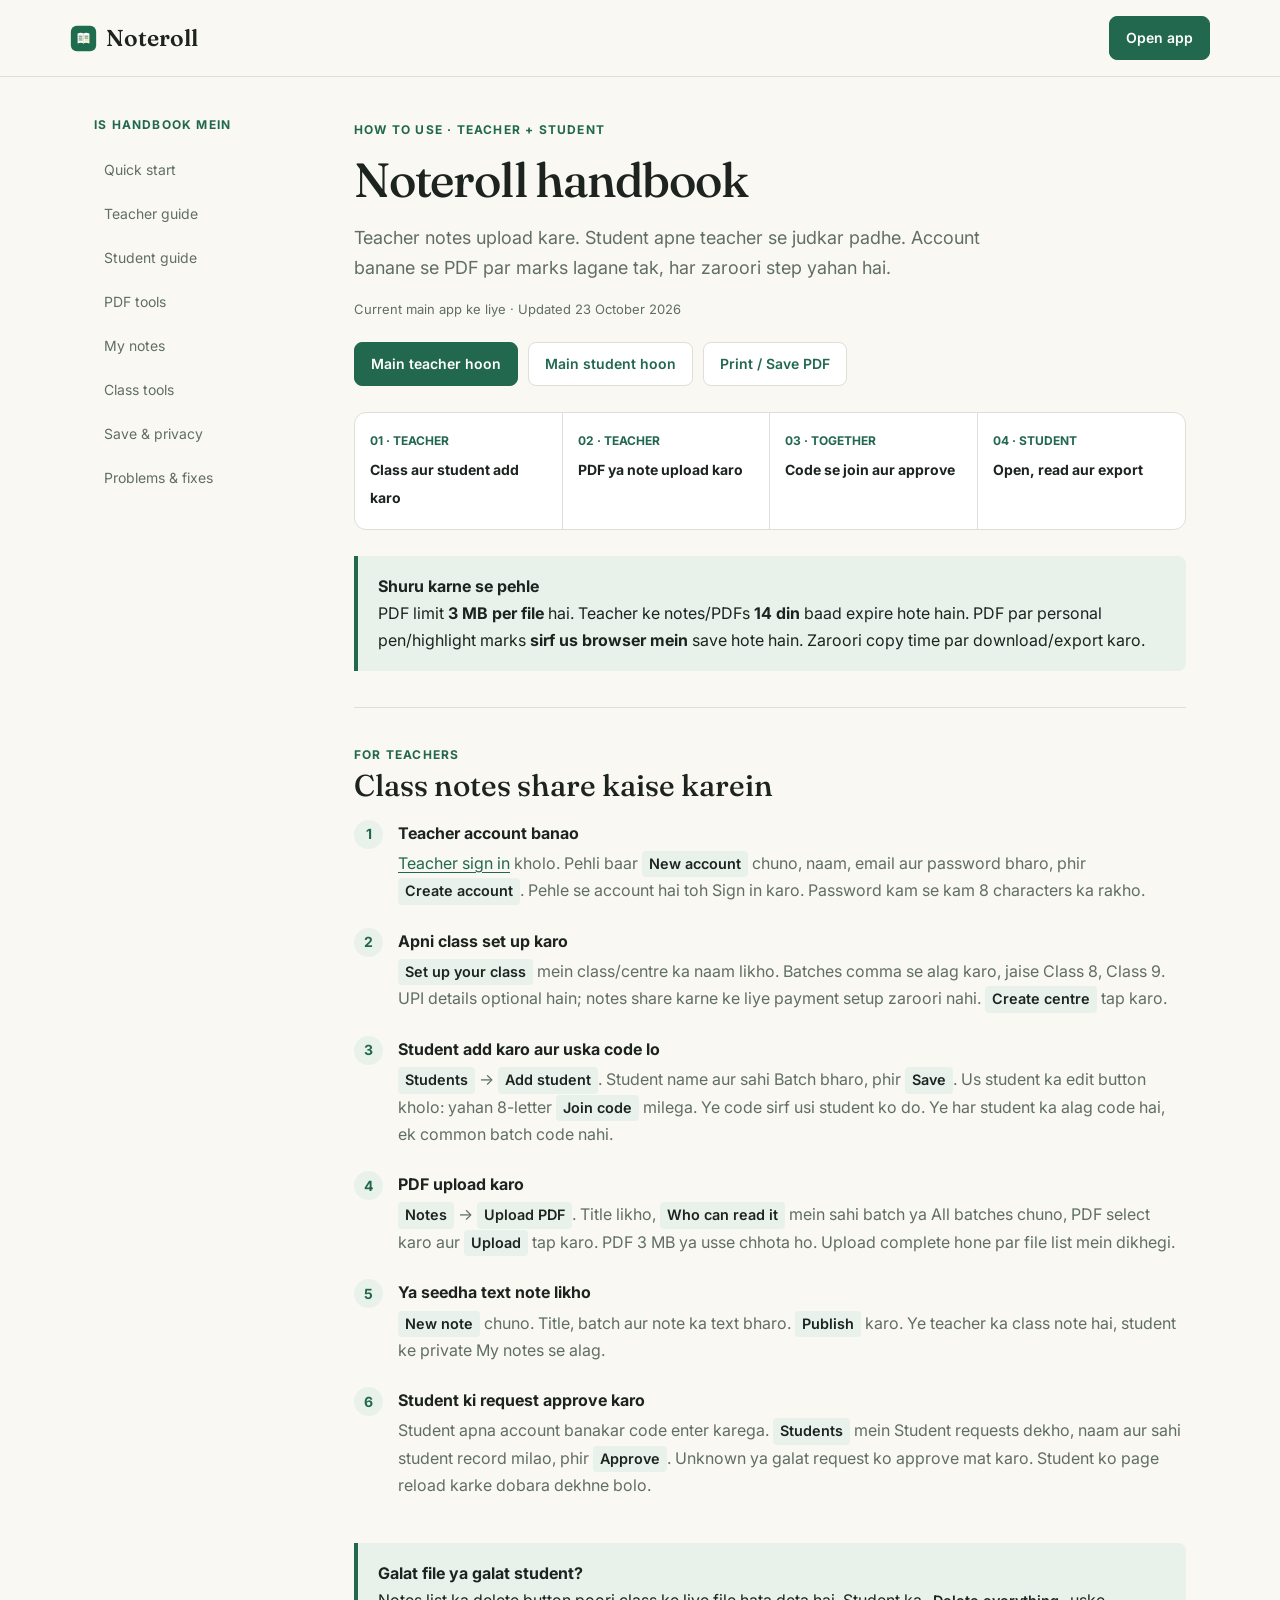
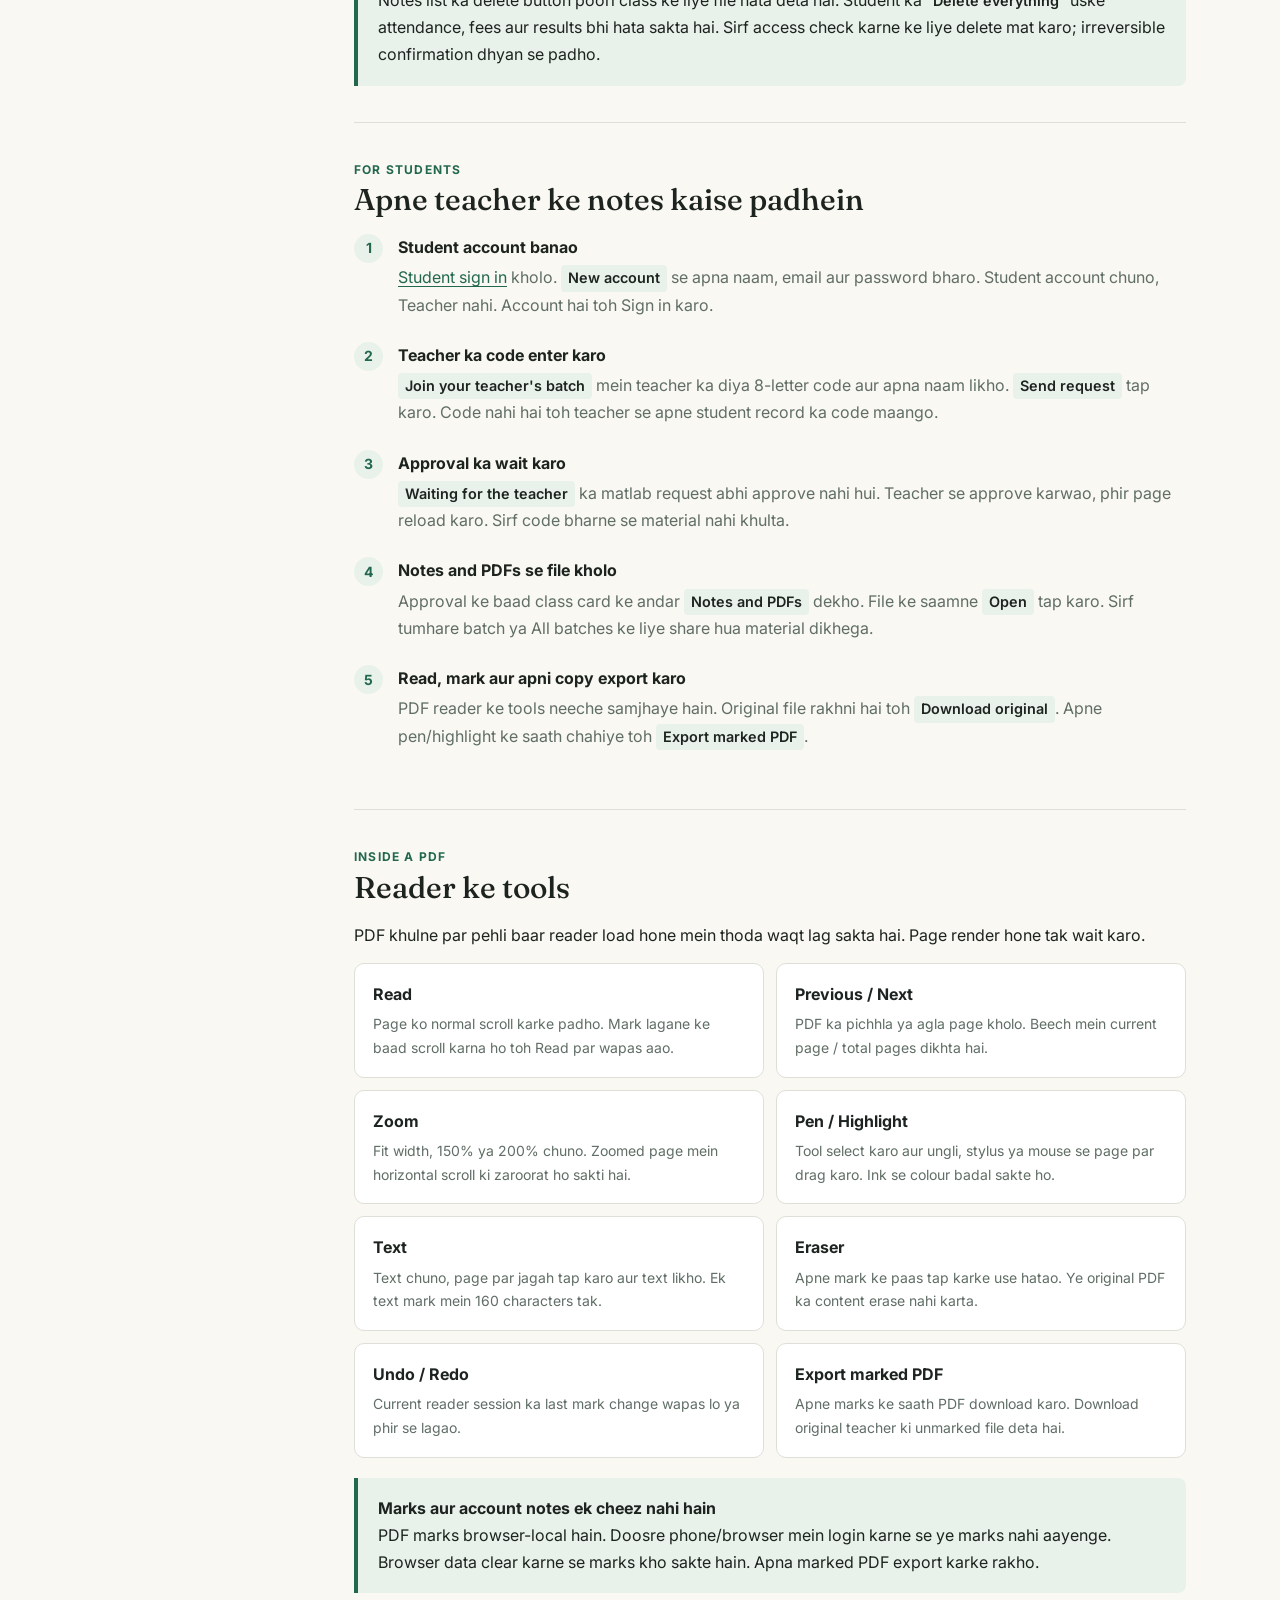
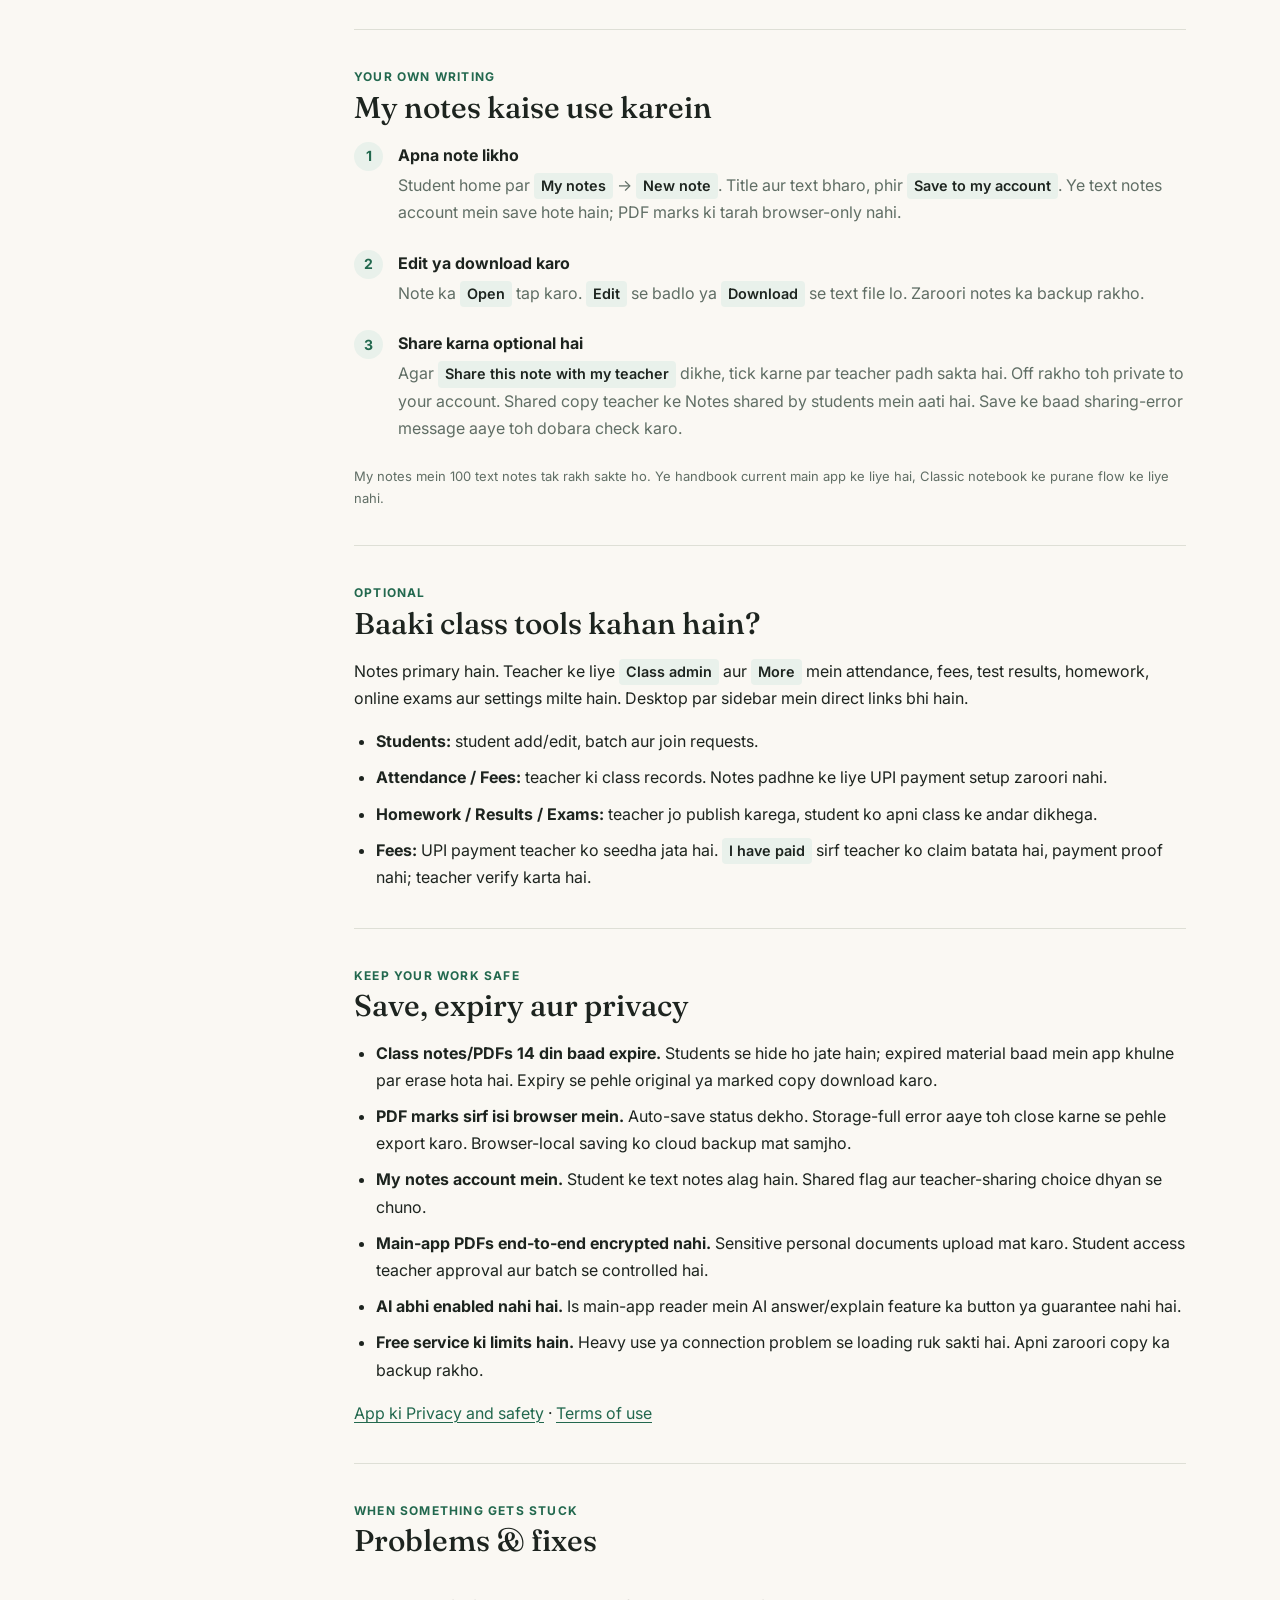
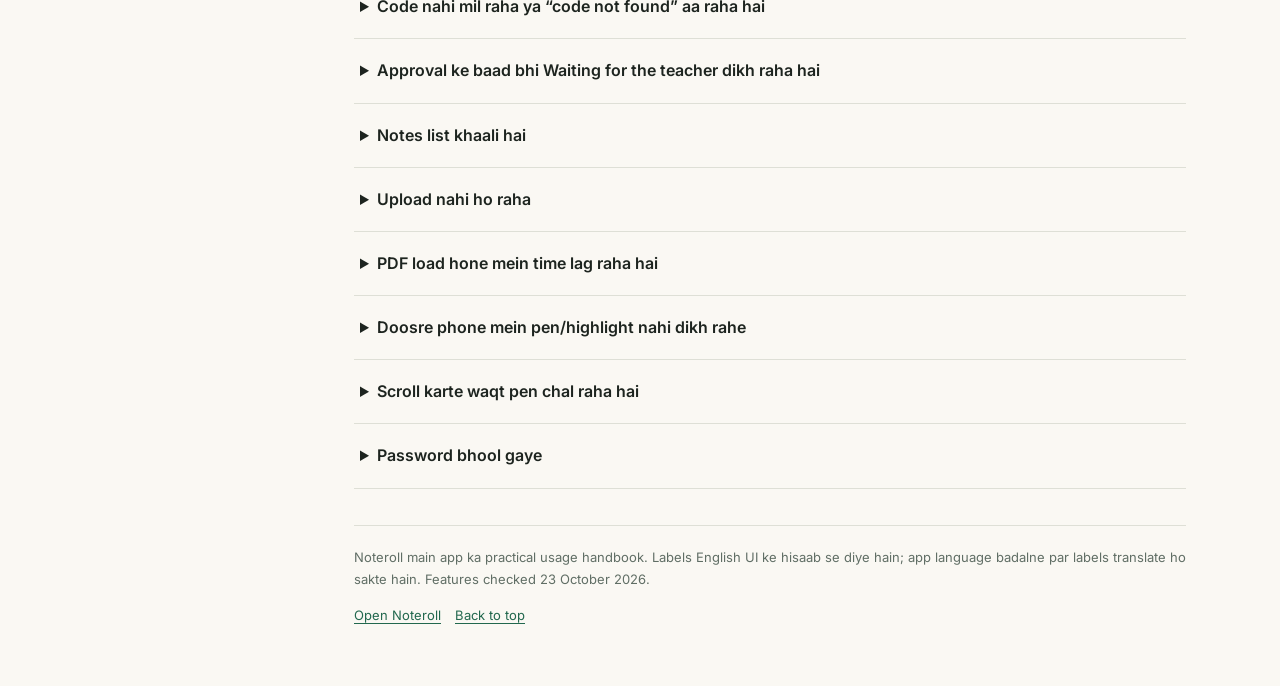
==== handbook/index.html @ 7c9b8224 "Rename handbook/handbook/index.html to handbook/index.html" ====
<!doctype html><html lang="hi-Latn"><head><meta charset="utf-8"><meta name="viewport" content="width=device-width, initial-scale=1"><title>Noteroll handbook - How to use</title><meta name="description" content="Teacher PDF upload se student reading tak: Noteroll ka step-by-step handbook, PDF tools, personal notes aur help."><meta property="og:title" content="Noteroll handbook"><meta property="og:description" content="Teachers share. Students learn. Upload, join, approve aur read karne ka step-by-step guide."><meta property="og:type" content="article"><meta name="theme-color" content="#22684e"><link rel="icon" href="../logo.svg"><link href="https://fonts.googleapis.com/css2?family=Fraunces:wght@500;600&family=Inter:wght@400;500;600;700&display=swap" rel="stylesheet"><style>
:root{--paper:#faf8f3;--ink:#1d241f;--muted:#606e65;--green:#22684e;--soft:#e9f1eb;--line:#dedfd6}*{box-sizing:border-box}html{scroll-behavior:smooth;scroll-padding-top:95px}body{margin:0;color:var(--ink);background:var(--paper);font:16px/1.7 Inter,system-ui,sans-serif}a{color:var(--green);text-underline-offset:3px}header{border-bottom:1px solid var(--line);background:var(--paper);padding:16px 24px}.bar{max-width:1140px;margin:auto;display:flex;align-items:center;justify-content:space-between;gap:14px}.brand{font:600 23px Fraunces,Georgia,serif;text-decoration:none;color:var(--ink);display:flex;align-items:center;gap:9px}.brand img{width:27px;height:27px}.button{display:inline-flex;align-items:center;justify-content:center;min-height:44px;padding:9px 16px;border:1px solid var(--line);border-radius:8px;text-decoration:none;background:white;font:600 14px/1.4 Inter,system-ui,sans-serif;cursor:pointer;color:var(--green)}.primary{background:var(--green);border-color:var(--green);color:white}.layout{max-width:1140px;padding:38px 24px 60px;margin:auto;display:grid;grid-template-columns:216px minmax(0,1fr);gap:44px}aside{position:sticky;top:24px;align-self:start}aside p,.eyebrow{font-size:12px;letter-spacing:.1em;font-weight:700;color:var(--green);text-transform:uppercase}aside a{display:block;padding:9px 10px;border-radius:6px;text-decoration:none;min-height:44px;color:var(--muted);font-size:14px}aside a:hover{background:var(--soft);color:var(--green)}h1,h2,h3{font-family:Fraunces,Georgia,serif;line-height:1.2;font-weight:500}h1{font-size:48px;margin:9px 0 14px;letter-spacing:-.025em}h2{font-size:30px;margin:0 0 16px}h3{font-size:22px;margin:0 0 9px}p{margin:0 0 14px}.intro{font-size:18px;color:var(--muted);max-width:650px}.meta{font-size:13px;color:var(--muted)}.actions{display:flex;flex-wrap:wrap;gap:10px;margin:22px 0}.flow{display:grid;grid-template-columns:repeat(4,minmax(0,1fr));border:1px solid var(--line);border-radius:12px;background:white;margin:26px 0;overflow:hidden}.flow div{padding:18px 15px;border-right:1px solid var(--line)}.flow div:last-child{border:0}.flow small{color:var(--green);font-weight:700;display:block;font-size:12px;margin-bottom:5px}.flow b{font-size:14px}.notice{border-left:4px solid var(--green);padding:17px 20px;background:var(--soft);border-radius:0 8px 8px 0;margin:20px 0}.notice p:last-child{margin:0}.section{border-top:1px solid var(--line);margin-top:36px;padding-top:32px}.steps{list-style:none;padding:0;margin:0;counter-reset:steps}.steps>li{counter-increment:steps;position:relative;padding:0 0 23px 44px}.steps>li:before{content:counter(steps);position:absolute;left:0;top:0;width:29px;height:29px;background:var(--soft);border-radius:50%;color:var(--green);font-size:14px;font-weight:700;display:grid;place-items:center}.steps strong{display:block;margin-bottom:3px}.steps p{margin:0;color:var(--muted)}.tag{display:inline-block;background:var(--soft);padding:1px 7px;border-radius:4px;font-size:.9em;color:var(--ink);font-weight:600}.toolgrid{display:grid;grid-template-columns:1fr 1fr;gap:12px}.tool{padding:17px 18px;background:white;border:1px solid var(--line);border-radius:10px}.tool strong{display:block;margin-bottom:4px}.tool p{color:var(--muted);font-size:14px;margin:0}.plain{padding-left:22px}.plain li{margin:9px 0}details{border-bottom:1px solid var(--line);padding:6px 0}summary{font-weight:600;cursor:pointer;min-height:48px;display:list-item;padding:12px 6px}details p{padding:0 6px 12px;color:var(--muted)}footer{border-top:1px solid var(--line);margin-top:36px;padding-top:20px;font-size:13px;color:var(--muted)}footer a{margin-right:14px}a:focus-visible,button:focus-visible,summary:focus-visible{outline:3px solid var(--green);outline-offset:3px}@media(max-width:760px){header{padding:14px 18px}.layout{display:block;padding:26px 18px 40px}aside{position:static;margin-bottom:30px;padding-bottom:18px;border-bottom:1px solid var(--line)}aside p{margin:0 0 8px}aside nav{display:flex;flex-wrap:wrap;gap:5px}aside a{border:1px solid var(--line);background:white;padding:9px 12px}h1{font-size:38px}h2{font-size:27px}.flow{grid-template-columns:1fr 1fr}.flow div{border-bottom:1px solid var(--line)}.flow div:nth-child(2){border-right:0}.flow div:nth-child(n+3){border-bottom:0}.toolgrid{grid-template-columns:1fr}.intro{font-size:17px}.steps>li{padding-left:40px}.notice{padding:15px}h1,h2,h3,p,li{overflow-wrap:anywhere}}@media print{aside,.actions,.bar>.button{display:none}.layout{display:block;padding:0}body{background:white;font-size:11pt}h1{font-size:30pt}.section{break-inside:avoid}details>p{display:block}header{padding:0 0 15px}footer{font-size:10pt}}
</style></head><body><header><div class="bar"><a class="brand" href="https://dev-stack12692.github.io/noteroll/"><img src="../logo.svg" alt="">Noteroll</a><a class="button primary" href="https://dev-stack12692.github.io/noteroll/">Open app</a></div></header><div class="layout"><aside aria-label="Handbook navigation"><p>Is handbook mein</p><nav><a href="#start">Quick start</a><a href="#teacher">Teacher guide</a><a href="#student">Student guide</a><a href="#reader">PDF tools</a><a href="#personal">My notes</a><a href="#class-tools">Class tools</a><a href="#limits">Save &amp; privacy</a><a href="#help">Problems &amp; fixes</a></nav></aside><main><section id="start"><span class="eyebrow">How to use · Teacher + student</span><h1>Noteroll handbook</h1><p class="intro">Teacher notes upload kare. Student apne teacher se judkar padhe. Account banane se PDF par marks lagane tak, har zaroori step yahan hai.</p><p class="meta">Current main app ke liye · Updated 23 October 2026</p><div class="actions"><a class="button primary" href="#teacher">Main teacher hoon</a><a class="button" href="#student">Main student hoon</a><button class="button" onclick="window.print()">Print / Save PDF</button></div><div class="flow" aria-label="Class notes ka flow"><div><small>01 · TEACHER</small><b>Class aur student add karo</b></div><div><small>02 · TEACHER</small><b>PDF ya note upload karo</b></div><div><small>03 · TOGETHER</small><b>Code se join aur approve</b></div><div><small>04 · STUDENT</small><b>Open, read aur export</b></div></div><div class="notice"><strong>Shuru karne se pehle</strong><p>PDF limit <b>3 MB per file</b> hai. Teacher ke notes/PDFs <b>14 din</b> baad expire hote hain. PDF par personal pen/highlight marks <b>sirf us browser mein</b> save hote hain. Zaroori copy time par download/export karo.</p></div></section>
<section class="section" id="teacher"><span class="eyebrow">For teachers</span><h2>Class notes share kaise karein</h2><ol class="steps"><li><strong>Teacher account banao</strong><p><a href="https://dev-stack12692.github.io/noteroll/#/auth/teacher">Teacher sign in</a> kholo. Pehli baar <span class="tag">New account</span> chuno, naam, email aur password bharo, phir <span class="tag">Create account</span>. Pehle se account hai toh Sign in karo. Password kam se kam 8 characters ka rakho.</p></li><li><strong>Apni class set up karo</strong><p><span class="tag">Set up your class</span> mein class/centre ka naam likho. Batches comma se alag karo, jaise Class 8, Class 9. UPI details optional hain; notes share karne ke liye payment setup zaroori nahi. <span class="tag">Create centre</span> tap karo.</p></li><li><strong>Student add karo aur uska code lo</strong><p><span class="tag">Students</span> → <span class="tag">Add student</span>. Student name aur sahi Batch bharo, phir <span class="tag">Save</span>. Us student ka edit button kholo: yahan 8-letter <span class="tag">Join code</span> milega. Ye code sirf usi student ko do. Ye har student ka alag code hai, ek common batch code nahi.</p></li><li><strong>PDF upload karo</strong><p><span class="tag">Notes</span> → <span class="tag">Upload PDF</span>. Title likho, <span class="tag">Who can read it</span> mein sahi batch ya All batches chuno, PDF select karo aur <span class="tag">Upload</span> tap karo. PDF 3 MB ya usse chhota ho. Upload complete hone par file list mein dikhegi.</p></li><li><strong>Ya seedha text note likho</strong><p><span class="tag">New note</span> chuno. Title, batch aur note ka text bharo. <span class="tag">Publish</span> karo. Ye teacher ka class note hai, student ke private My notes se alag.</p></li><li><strong>Student ki request approve karo</strong><p>Student apna account banakar code enter karega. <span class="tag">Students</span> mein Student requests dekho, naam aur sahi student record milao, phir <span class="tag">Approve</span>. Unknown ya galat request ko approve mat karo. Student ko page reload karke dobara dekhne bolo.</p></li></ol><div class="notice"><strong>Galat file ya galat student?</strong><p>Notes list ka delete button poori class ke liye file hata deta hai. Student ka <span class="tag">Delete everything</span> uske attendance, fees aur results bhi hata sakta hai. Sirf access check karne ke liye delete mat karo; irreversible confirmation dhyan se padho.</p></div></section>
<section class="section" id="student"><span class="eyebrow">For students</span><h2>Apne teacher ke notes kaise padhein</h2><ol class="steps"><li><strong>Student account banao</strong><p><a href="https://dev-stack12692.github.io/noteroll/#/auth/parent">Student sign in</a> kholo. <span class="tag">New account</span> se apna naam, email aur password bharo. Student account chuno, Teacher nahi. Account hai toh Sign in karo.</p></li><li><strong>Teacher ka code enter karo</strong><p><span class="tag">Join your teacher's batch</span> mein teacher ka diya 8-letter code aur apna naam likho. <span class="tag">Send request</span> tap karo. Code nahi hai toh teacher se apne student record ka code maango.</p></li><li><strong>Approval ka wait karo</strong><p><span class="tag">Waiting for the teacher</span> ka matlab request abhi approve nahi hui. Teacher se approve karwao, phir page reload karo. Sirf code bharne se material nahi khulta.</p></li><li><strong>Notes and PDFs se file kholo</strong><p>Approval ke baad class card ke andar <span class="tag">Notes and PDFs</span> dekho. File ke saamne <span class="tag">Open</span> tap karo. Sirf tumhare batch ya All batches ke liye share hua material dikhega.</p></li><li><strong>Read, mark aur apni copy export karo</strong><p>PDF reader ke tools neeche samjhaye hain. Original file rakhni hai toh <span class="tag">Download original</span>. Apne pen/highlight ke saath chahiye toh <span class="tag">Export marked PDF</span>.</p></li></ol></section>
<section class="section" id="reader"><span class="eyebrow">Inside a PDF</span><h2>Reader ke tools</h2><p>PDF khulne par pehli baar reader load hone mein thoda waqt lag sakta hai. Page render hone tak wait karo.</p><div class="toolgrid"><div class="tool"><strong>Read</strong><p>Page ko normal scroll karke padho. Mark lagane ke baad scroll karna ho toh Read par wapas aao.</p></div><div class="tool"><strong>Previous / Next</strong><p>PDF ka pichhla ya agla page kholo. Beech mein current page / total pages dikhta hai.</p></div><div class="tool"><strong>Zoom</strong><p>Fit width, 150% ya 200% chuno. Zoomed page mein horizontal scroll ki zaroorat ho sakti hai.</p></div><div class="tool"><strong>Pen / Highlight</strong><p>Tool select karo aur ungli, stylus ya mouse se page par drag karo. Ink se colour badal sakte ho.</p></div><div class="tool"><strong>Text</strong><p>Text chuno, page par jagah tap karo aur text likho. Ek text mark mein 160 characters tak.</p></div><div class="tool"><strong>Eraser</strong><p>Apne mark ke paas tap karke use hatao. Ye original PDF ka content erase nahi karta.</p></div><div class="tool"><strong>Undo / Redo</strong><p>Current reader session ka last mark change wapas lo ya phir se lagao.</p></div><div class="tool"><strong>Export marked PDF</strong><p>Apne marks ke saath PDF download karo. Download original teacher ki unmarked file deta hai.</p></div></div><div class="notice"><strong>Marks aur account notes ek cheez nahi hain</strong><p>PDF marks browser-local hain. Doosre phone/browser mein login karne se ye marks nahi aayenge. Browser data clear karne se marks kho sakte hain. Apna marked PDF export karke rakho.</p></div></section>
<section class="section" id="personal"><span class="eyebrow">Your own writing</span><h2>My notes kaise use karein</h2><ol class="steps"><li><strong>Apna note likho</strong><p>Student home par <span class="tag">My notes</span> → <span class="tag">New note</span>. Title aur text bharo, phir <span class="tag">Save to my account</span>. Ye text notes account mein save hote hain; PDF marks ki tarah browser-only nahi.</p></li><li><strong>Edit ya download karo</strong><p>Note ka <span class="tag">Open</span> tap karo. <span class="tag">Edit</span> se badlo ya <span class="tag">Download</span> se text file lo. Zaroori notes ka backup rakho.</p></li><li><strong>Share karna optional hai</strong><p>Agar <span class="tag">Share this note with my teacher</span> dikhe, tick karne par teacher padh sakta hai. Off rakho toh private to your account. Shared copy teacher ke Notes shared by students mein aati hai. Save ke baad sharing-error message aaye toh dobara check karo.</p></li></ol><p class="meta">My notes mein 100 text notes tak rakh sakte ho. Ye handbook current main app ke liye hai, Classic notebook ke purane flow ke liye nahi.</p></section>
<section class="section" id="class-tools"><span class="eyebrow">Optional</span><h2>Baaki class tools kahan hain?</h2><p>Notes primary hain. Teacher ke liye <span class="tag">Class admin</span> aur <span class="tag">More</span> mein attendance, fees, test results, homework, online exams aur settings milte hain. Desktop par sidebar mein direct links bhi hain.</p><ul class="plain"><li><b>Students:</b> student add/edit, batch aur join requests.</li><li><b>Attendance / Fees:</b> teacher ki class records. Notes padhne ke liye UPI payment setup zaroori nahi.</li><li><b>Homework / Results / Exams:</b> teacher jo publish karega, student ko apni class ke andar dikhega.</li><li><b>Fees:</b> UPI payment teacher ko seedha jata hai. <span class="tag">I have paid</span> sirf teacher ko claim batata hai, payment proof nahi; teacher verify karta hai.</li></ul></section>
<section class="section" id="limits"><span class="eyebrow">Keep your work safe</span><h2>Save, expiry aur privacy</h2><ul class="plain"><li><b>Class notes/PDFs 14 din baad expire.</b> Students se hide ho jate hain; expired material baad mein app khulne par erase hota hai. Expiry se pehle original ya marked copy download karo.</li><li><b>PDF marks sirf isi browser mein.</b> Auto-save status dekho. Storage-full error aaye toh close karne se pehle export karo. Browser-local saving ko cloud backup mat samjho.</li><li><b>My notes account mein.</b> Student ke text notes alag hain. Shared flag aur teacher-sharing choice dhyan se chuno.</li><li><b>Main-app PDFs end-to-end encrypted nahi.</b> Sensitive personal documents upload mat karo. Student access teacher approval aur batch se controlled hai.</li><li><b>AI abhi enabled nahi hai.</b> Is main-app reader mein AI answer/explain feature ka button ya guarantee nahi hai.</li><li><b>Free service ki limits hain.</b> Heavy use ya connection problem se loading ruk sakti hai. Apni zaroori copy ka backup rakho.</li></ul><p><a href="https://dev-stack12692.github.io/noteroll/#/privacy">App ki Privacy and safety</a> · <a href="https://dev-stack12692.github.io/noteroll/#/terms">Terms of use</a></p></section>
<section class="section" id="help"><span class="eyebrow">When something gets stuck</span><h2>Problems &amp; fixes</h2><details><summary>Code nahi mil raha ya “code not found” aa raha hai</summary><p>Teacher Students mein tumhara edit button kholkar Join code de. 8 letters dhyan se copy karo. Naya code banne par purana code kaam nahi karega. Student account se hi request bhejo.</p></details><details><summary>Approval ke baad bhi Waiting for the teacher dikh raha hai</summary><p>Teacher se confirm karo ki sahi request approve hui hai. Phir page reload karo ya sign out karke same student email se sign in karo. Baar-baar naye accounts mat banao.</p></details><details><summary>Notes list khaali hai</summary><p>Teacher ne sahi batch ya All batches chuna hai? Student ke record ka Batch sahi hai? Material 14 din se purana toh nahi? Teacher se in cheezon ko check karwao.</p></details><details><summary>Upload nahi ho raha</summary><p>Sirf PDF file chuno, 3 MB ya usse chhoti. Badi PDF compress/split karke upload karo. Internet check karo aur Uploaded confirmation/list mein item aane tak wait karo.</p></details><details><summary>PDF load hone mein time lag raha hai</summary><p>Pehli baar PDF reader libraries load hoti hain. Internet stable rakho aur thoda wait karo. Agar error aaye toh Download original se file rakh sakte ho; baad mein app reload karke dobara kholo.</p></details><details><summary>Doosre phone mein pen/highlight nahi dikh rahe</summary><p>Ye expected hai: PDF marks browser-local hain. Pehle device par Export marked PDF karo aur exported file doosre device par kholo. Sirf login se PDF marks sync nahi hote.</p></details><details><summary>Scroll karte waqt pen chal raha hai</summary><p>Toolbar mein Read select karo. Pen/Highlight mode touch ko drawing ke liye use karta hai.</p></details><details><summary>Password bhool gaye</summary><p>Sign in page par email likho aur Forgot password tap karo. Same account ka reset email check karo, spam folder bhi. Kisi ko password ya reset link share mat karo.</p></details></section>
<footer><p>Noteroll main app ka practical usage handbook. Labels English UI ke hisaab se diye hain; app language badalne par labels translate ho sakte hain. Features checked 23 October 2026.</p><a href="https://dev-stack12692.github.io/noteroll/">Open Noteroll</a><a href="#start">Back to top</a></footer></main></div></body></html>
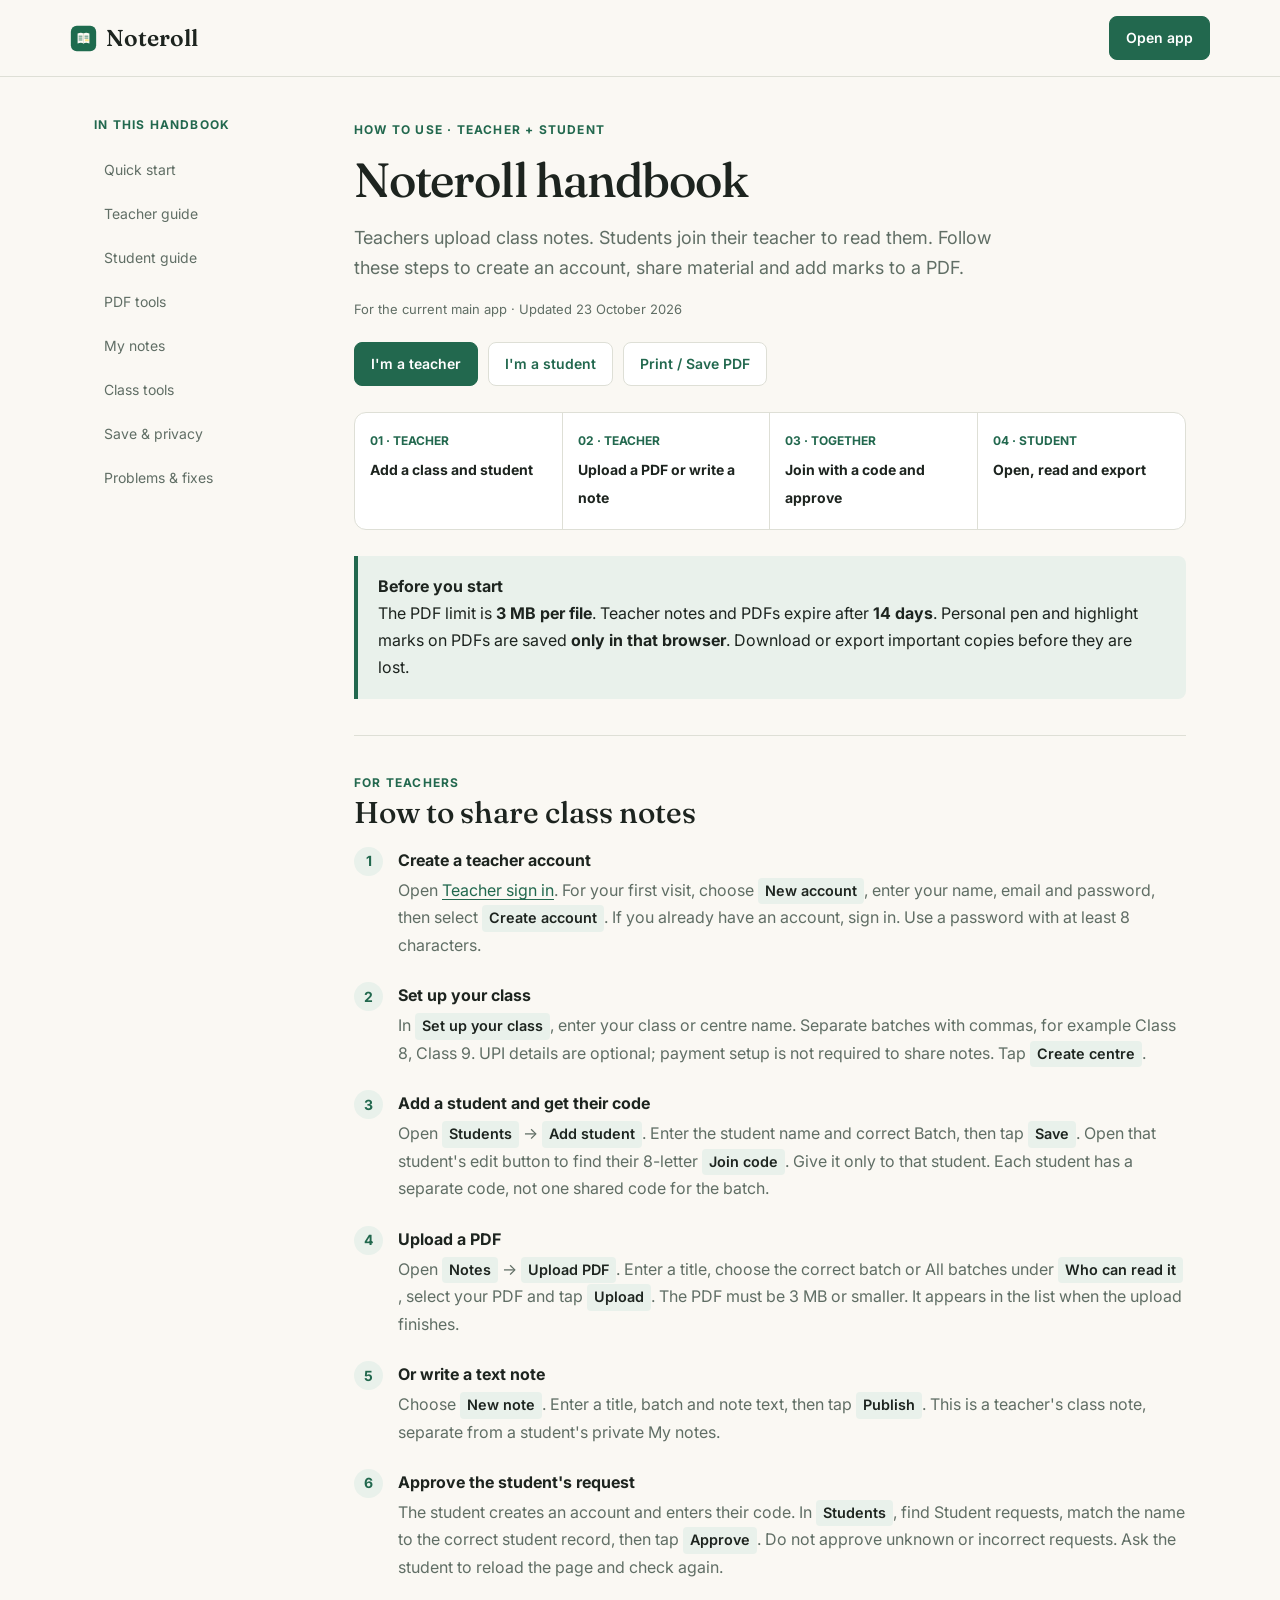
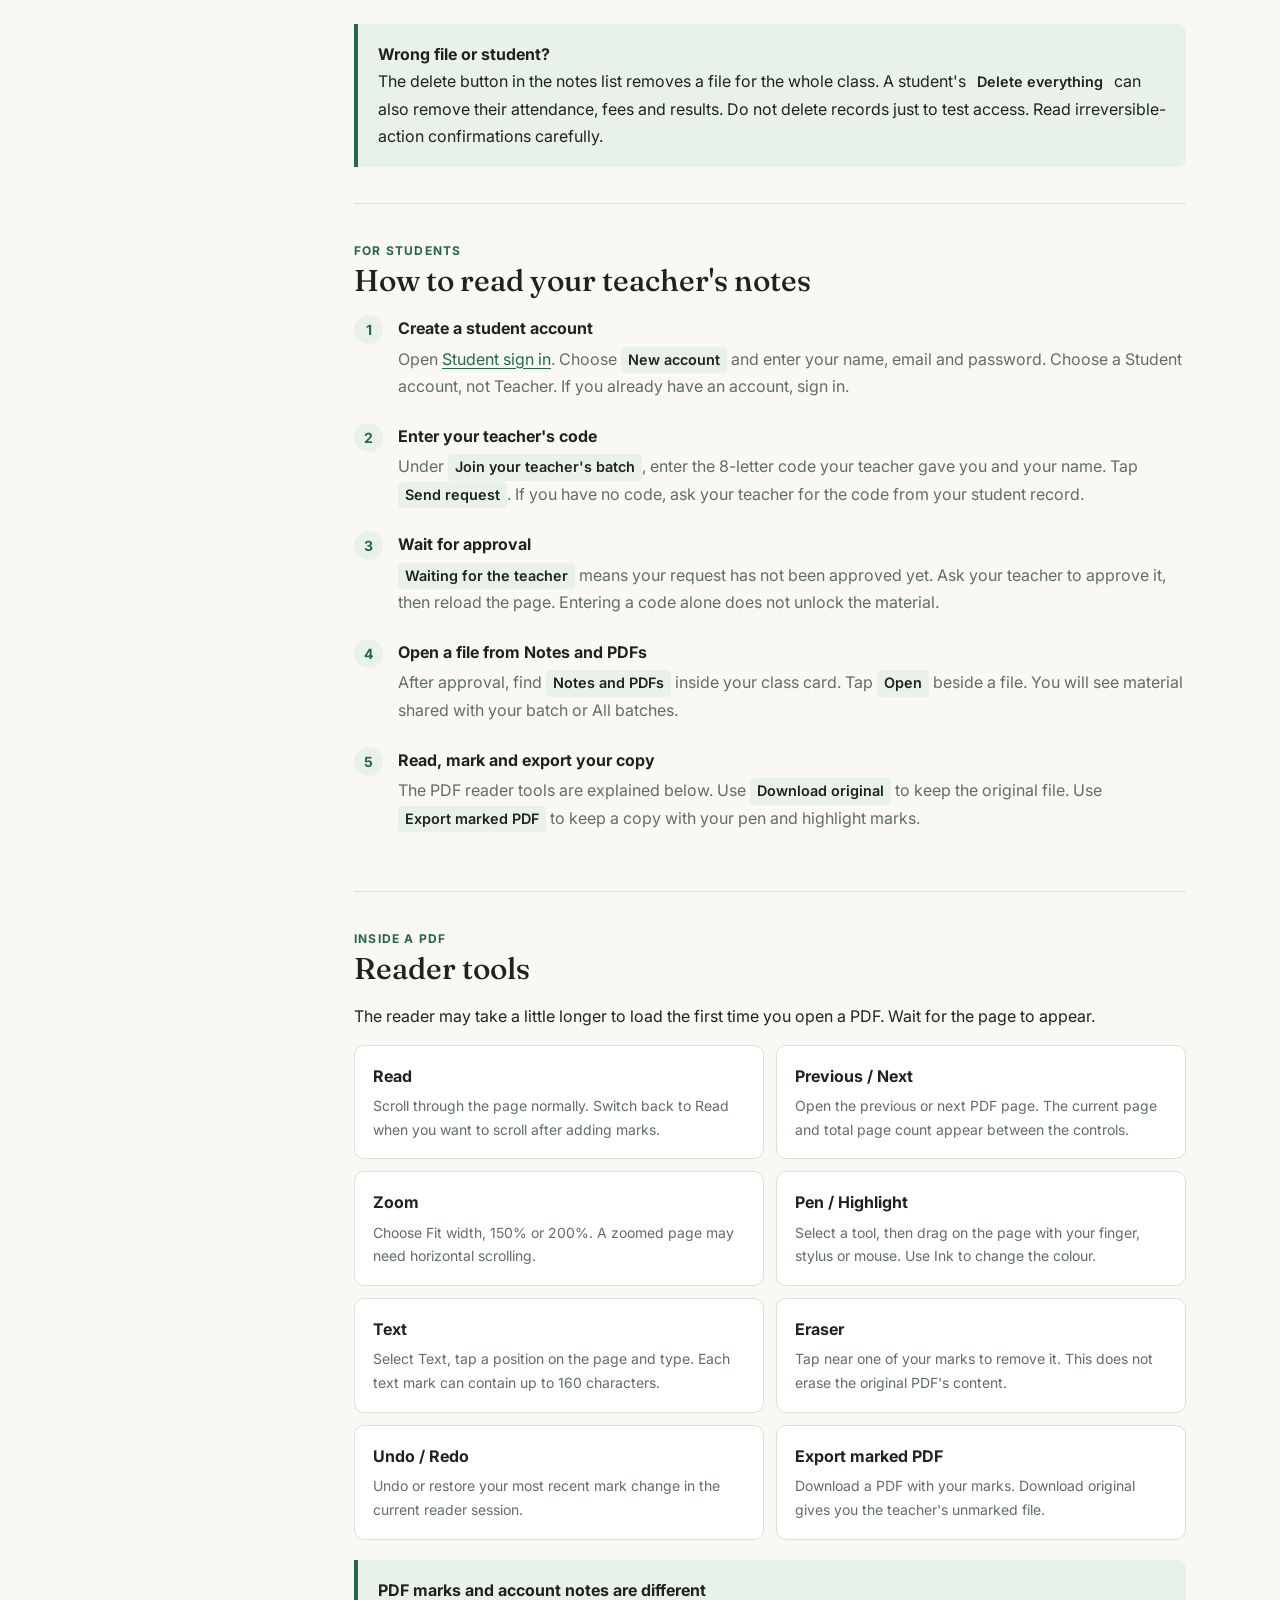
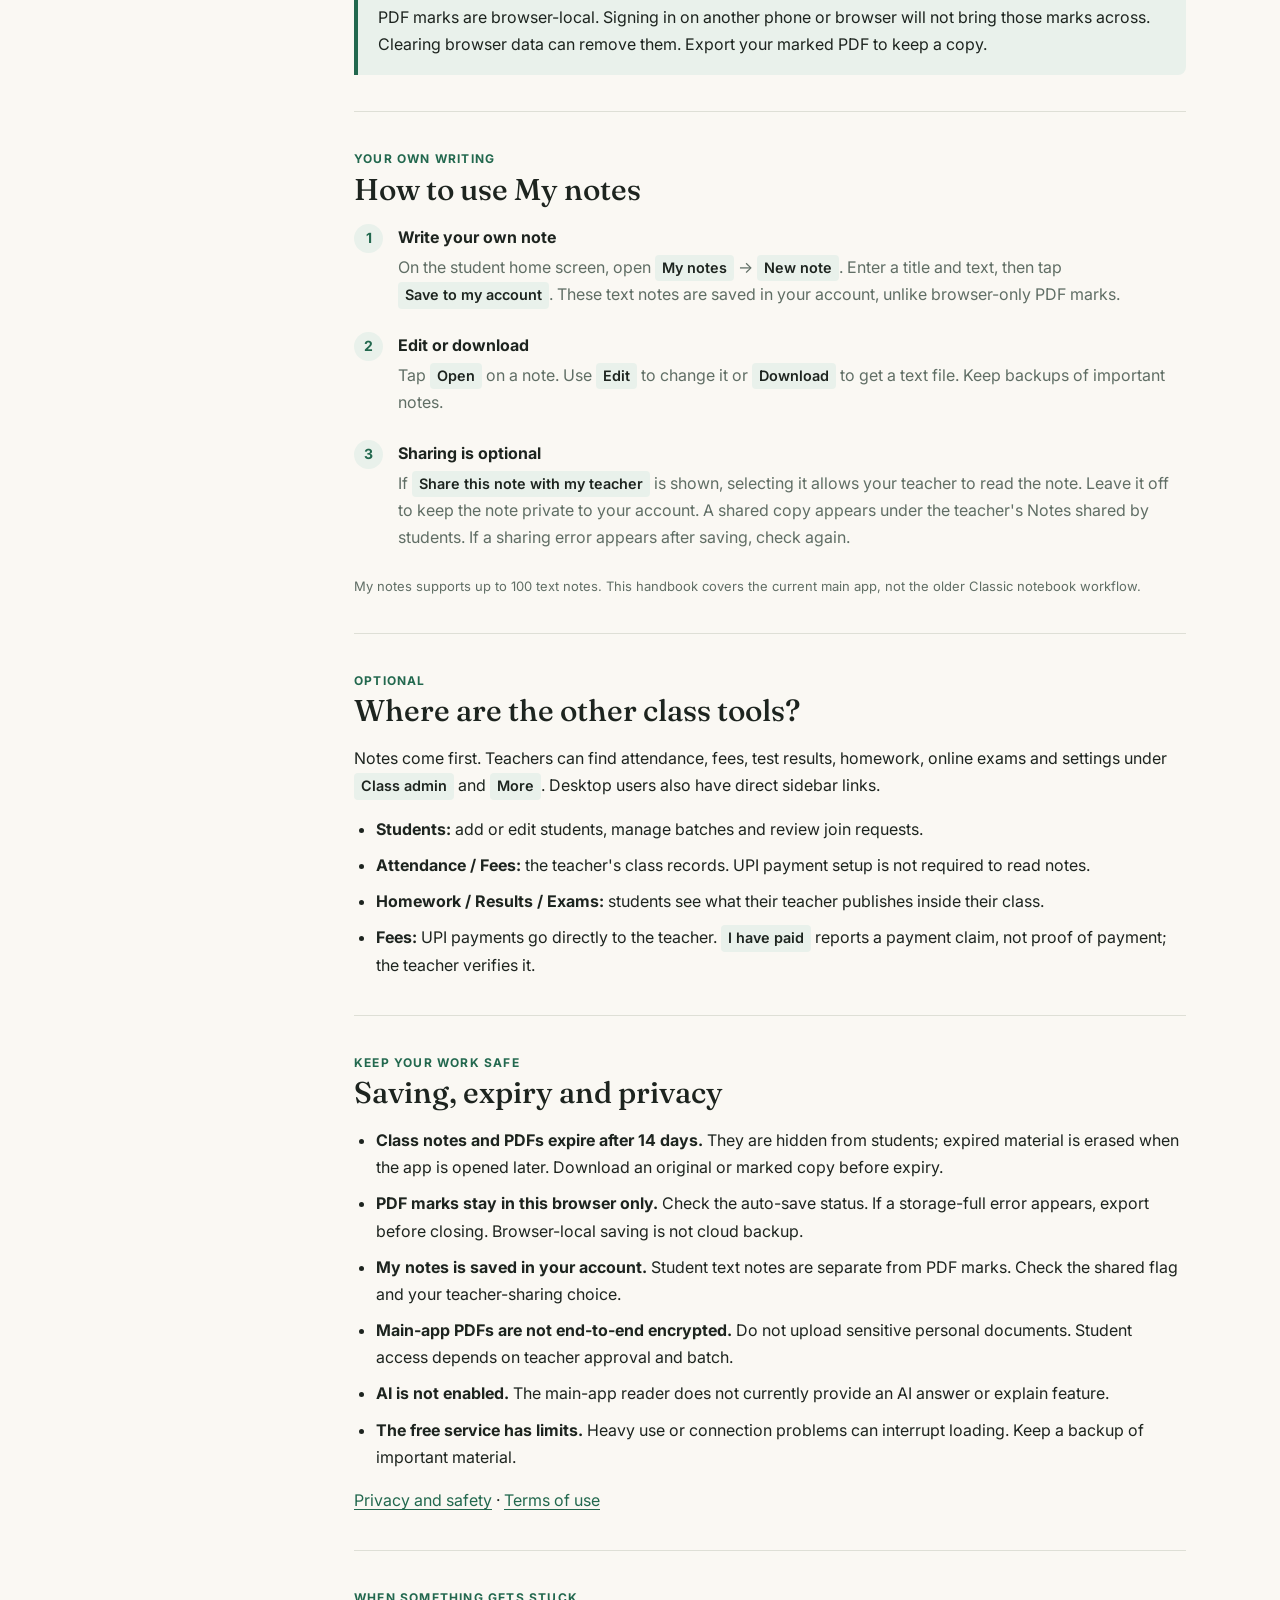
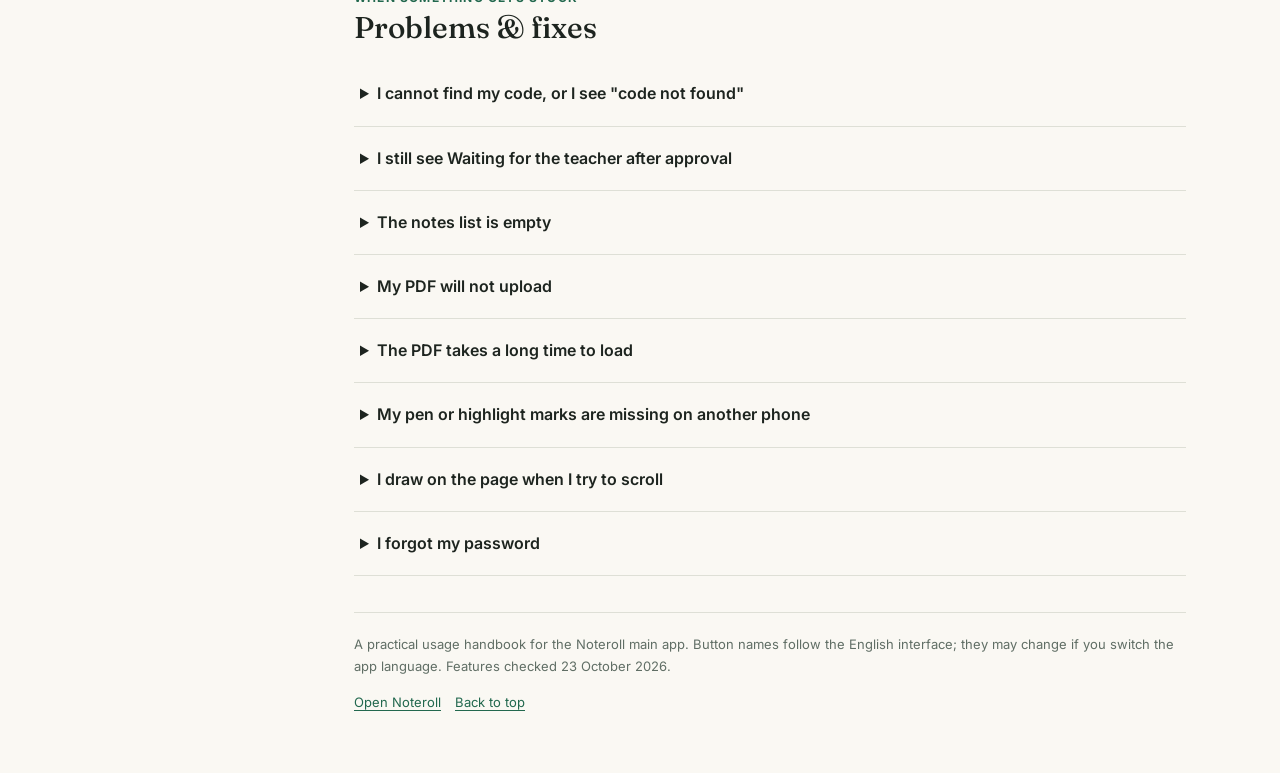
==== commit b34a11d7: "Update index.html" ====
--- a/handbook/index.html
+++ b/handbook/index.html
@@ -1,11 +1,13 @@
-<!doctype html><html lang="hi-Latn"><head><meta charset="utf-8"><meta name="viewport" content="width=device-width, initial-scale=1"><title>Noteroll handbook - How to use</title><meta name="description" content="Teacher PDF upload se student reading tak: Noteroll ka step-by-step handbook, PDF tools, personal notes aur help."><meta property="og:title" content="Noteroll handbook"><meta property="og:description" content="Teachers share. Students learn. Upload, join, approve aur read karne ka step-by-step guide."><meta property="og:type" content="article"><meta name="theme-color" content="#22684e"><link rel="icon" href="../logo.svg"><link href="https://fonts.googleapis.com/css2?family=Fraunces:wght@500;600&family=Inter:wght@400;500;600;700&display=swap" rel="stylesheet"><style>
+<!doctype html><html lang="en"><head><meta charset="utf-8"><meta name="viewport" content="width=device-width, initial-scale=1"><title>Noteroll handbook - How to use</title><meta name="description" content="A step-by-step Noteroll guide for teachers and students: uploads, joining a class, PDF tools, personal notes and help."><meta property="og:title" content="Noteroll handbook"><meta property="og:description" content="Teachers share. Students learn. A step-by-step guide to uploading, joining, approving and reading."><meta property="og:type" content="article"><meta name="theme-color" content="#22684e"><link rel="icon" href="../logo.svg"><link href="https://fonts.googleapis.com/css2?family=Fraunces:wght@500;600&family=Inter:wght@400;500;600;700&display=swap" rel="stylesheet"><style>
 :root{--paper:#faf8f3;--ink:#1d241f;--muted:#606e65;--green:#22684e;--soft:#e9f1eb;--line:#dedfd6}*{box-sizing:border-box}html{scroll-behavior:smooth;scroll-padding-top:95px}body{margin:0;color:var(--ink);background:var(--paper);font:16px/1.7 Inter,system-ui,sans-serif}a{color:var(--green);text-underline-offset:3px}header{border-bottom:1px solid var(--line);background:var(--paper);padding:16px 24px}.bar{max-width:1140px;margin:auto;display:flex;align-items:center;justify-content:space-between;gap:14px}.brand{font:600 23px Fraunces,Georgia,serif;text-decoration:none;color:var(--ink);display:flex;align-items:center;gap:9px}.brand img{width:27px;height:27px}.button{display:inline-flex;align-items:center;justify-content:center;min-height:44px;padding:9px 16px;border:1px solid var(--line);border-radius:8px;text-decoration:none;background:white;font:600 14px/1.4 Inter,system-ui,sans-serif;cursor:pointer;color:var(--green)}.primary{background:var(--green);border-color:var(--green);color:white}.layout{max-width:1140px;padding:38px 24px 60px;margin:auto;display:grid;grid-template-columns:216px minmax(0,1fr);gap:44px}aside{position:sticky;top:24px;align-self:start}aside p,.eyebrow{font-size:12px;letter-spacing:.1em;font-weight:700;color:var(--green);text-transform:uppercase}aside a{display:block;padding:9px 10px;border-radius:6px;text-decoration:none;min-height:44px;color:var(--muted);font-size:14px}aside a:hover{background:var(--soft);color:var(--green)}h1,h2,h3{font-family:Fraunces,Georgia,serif;line-height:1.2;font-weight:500}h1{font-size:48px;margin:9px 0 14px;letter-spacing:-.025em}h2{font-size:30px;margin:0 0 16px}h3{font-size:22px;margin:0 0 9px}p{margin:0 0 14px}.intro{font-size:18px;color:var(--muted);max-width:650px}.meta{font-size:13px;color:var(--muted)}.actions{display:flex;flex-wrap:wrap;gap:10px;margin:22px 0}.flow{display:grid;grid-template-columns:repeat(4,minmax(0,1fr));border:1px solid var(--line);border-radius:12px;background:white;margin:26px 0;overflow:hidden}.flow div{padding:18px 15px;border-right:1px solid var(--line)}.flow div:last-child{border:0}.flow small{color:var(--green);font-weight:700;display:block;font-size:12px;margin-bottom:5px}.flow b{font-size:14px}.notice{border-left:4px solid var(--green);padding:17px 20px;background:var(--soft);border-radius:0 8px 8px 0;margin:20px 0}.notice p:last-child{margin:0}.section{border-top:1px solid var(--line);margin-top:36px;padding-top:32px}.steps{list-style:none;padding:0;margin:0;counter-reset:steps}.steps>li{counter-increment:steps;position:relative;padding:0 0 23px 44px}.steps>li:before{content:counter(steps);position:absolute;left:0;top:0;width:29px;height:29px;background:var(--soft);border-radius:50%;color:var(--green);font-size:14px;font-weight:700;display:grid;place-items:center}.steps strong{display:block;margin-bottom:3px}.steps p{margin:0;color:var(--muted)}.tag{display:inline-block;background:var(--soft);padding:1px 7px;border-radius:4px;font-size:.9em;color:var(--ink);font-weight:600}.toolgrid{display:grid;grid-template-columns:1fr 1fr;gap:12px}.tool{padding:17px 18px;background:white;border:1px solid var(--line);border-radius:10px}.tool strong{display:block;margin-bottom:4px}.tool p{color:var(--muted);font-size:14px;margin:0}.plain{padding-left:22px}.plain li{margin:9px 0}details{border-bottom:1px solid var(--line);padding:6px 0}summary{font-weight:600;cursor:pointer;min-height:48px;display:list-item;padding:12px 6px}details p{padding:0 6px 12px;color:var(--muted)}footer{border-top:1px solid var(--line);margin-top:36px;padding-top:20px;font-size:13px;color:var(--muted)}footer a{margin-right:14px}a:focus-visible,button:focus-visible,summary:focus-visible{outline:3px solid var(--green);outline-offset:3px}@media(max-width:760px){header{padding:14px 18px}.layout{display:block;padding:26px 18px 40px}aside{position:static;margin-bottom:30px;padding-bottom:18px;border-bottom:1px solid var(--line)}aside p{margin:0 0 8px}aside nav{display:flex;flex-wrap:wrap;gap:5px}aside a{border:1px solid var(--line);background:white;padding:9px 12px}h1{font-size:38px}h2{font-size:27px}.flow{grid-template-columns:1fr 1fr}.flow div{border-bottom:1px solid var(--line)}.flow div:nth-child(2){border-right:0}.flow div:nth-child(n+3){border-bottom:0}.toolgrid{grid-template-columns:1fr}.intro{font-size:17px}.steps>li{padding-left:40px}.notice{padding:15px}h1,h2,h3,p,li{overflow-wrap:anywhere}}@media print{aside,.actions,.bar>.button{display:none}.layout{display:block;padding:0}body{background:white;font-size:11pt}h1{font-size:30pt}.section{break-inside:avoid}details>p{display:block}header{padding:0 0 15px}footer{font-size:10pt}}
-</style></head><body><header><div class="bar"><a class="brand" href="https://dev-stack12692.github.io/noteroll/"><img src="../logo.svg" alt="">Noteroll</a><a class="button primary" href="https://dev-stack12692.github.io/noteroll/">Open app</a></div></header><div class="layout"><aside aria-label="Handbook navigation"><p>Is handbook mein</p><nav><a href="#start">Quick start</a><a href="#teacher">Teacher guide</a><a href="#student">Student guide</a><a href="#reader">PDF tools</a><a href="#personal">My notes</a><a href="#class-tools">Class tools</a><a href="#limits">Save &amp; privacy</a><a href="#help">Problems &amp; fixes</a></nav></aside><main><section id="start"><span class="eyebrow">How to use · Teacher + student</span><h1>Noteroll handbook</h1><p class="intro">Teacher notes upload kare. Student apne teacher se judkar padhe. Account banane se PDF par marks lagane tak, har zaroori step yahan hai.</p><p class="meta">Current main app ke liye · Updated 23 October 2026</p><div class="actions"><a class="button primary" href="#teacher">Main teacher hoon</a><a class="button" href="#student">Main student hoon</a><button class="button" onclick="window.print()">Print / Save PDF</button></div><div class="flow" aria-label="Class notes ka flow"><div><small>01 · TEACHER</small><b>Class aur student add karo</b></div><div><small>02 · TEACHER</small><b>PDF ya note upload karo</b></div><div><small>03 · TOGETHER</small><b>Code se join aur approve</b></div><div><small>04 · STUDENT</small><b>Open, read aur export</b></div></div><div class="notice"><strong>Shuru karne se pehle</strong><p>PDF limit <b>3 MB per file</b> hai. Teacher ke notes/PDFs <b>14 din</b> baad expire hote hain. PDF par personal pen/highlight marks <b>sirf us browser mein</b> save hote hain. Zaroori copy time par download/export karo.</p></div></section>
-<section class="section" id="teacher"><span class="eyebrow">For teachers</span><h2>Class notes share kaise karein</h2><ol class="steps"><li><strong>Teacher account banao</strong><p><a href="https://dev-stack12692.github.io/noteroll/#/auth/teacher">Teacher sign in</a> kholo. Pehli baar <span class="tag">New account</span> chuno, naam, email aur password bharo, phir <span class="tag">Create account</span>. Pehle se account hai toh Sign in karo. Password kam se kam 8 characters ka rakho.</p></li><li><strong>Apni class set up karo</strong><p><span class="tag">Set up your class</span> mein class/centre ka naam likho. Batches comma se alag karo, jaise Class 8, Class 9. UPI details optional hain; notes share karne ke liye payment setup zaroori nahi. <span class="tag">Create centre</span> tap karo.</p></li><li><strong>Student add karo aur uska code lo</strong><p><span class="tag">Students</span> → <span class="tag">Add student</span>. Student name aur sahi Batch bharo, phir <span class="tag">Save</span>. Us student ka edit button kholo: yahan 8-letter <span class="tag">Join code</span> milega. Ye code sirf usi student ko do. Ye har student ka alag code hai, ek common batch code nahi.</p></li><li><strong>PDF upload karo</strong><p><span class="tag">Notes</span> → <span class="tag">Upload PDF</span>. Title likho, <span class="tag">Who can read it</span> mein sahi batch ya All batches chuno, PDF select karo aur <span class="tag">Upload</span> tap karo. PDF 3 MB ya usse chhota ho. Upload complete hone par file list mein dikhegi.</p></li><li><strong>Ya seedha text note likho</strong><p><span class="tag">New note</span> chuno. Title, batch aur note ka text bharo. <span class="tag">Publish</span> karo. Ye teacher ka class note hai, student ke private My notes se alag.</p></li><li><strong>Student ki request approve karo</strong><p>Student apna account banakar code enter karega. <span class="tag">Students</span> mein Student requests dekho, naam aur sahi student record milao, phir <span class="tag">Approve</span>. Unknown ya galat request ko approve mat karo. Student ko page reload karke dobara dekhne bolo.</p></li></ol><div class="notice"><strong>Galat file ya galat student?</strong><p>Notes list ka delete button poori class ke liye file hata deta hai. Student ka <span class="tag">Delete everything</span> uske attendance, fees aur results bhi hata sakta hai. Sirf access check karne ke liye delete mat karo; irreversible confirmation dhyan se padho.</p></div></section>
-<section class="section" id="student"><span class="eyebrow">For students</span><h2>Apne teacher ke notes kaise padhein</h2><ol class="steps"><li><strong>Student account banao</strong><p><a href="https://dev-stack12692.github.io/noteroll/#/auth/parent">Student sign in</a> kholo. <span class="tag">New account</span> se apna naam, email aur password bharo. Student account chuno, Teacher nahi. Account hai toh Sign in karo.</p></li><li><strong>Teacher ka code enter karo</strong><p><span class="tag">Join your teacher's batch</span> mein teacher ka diya 8-letter code aur apna naam likho. <span class="tag">Send request</span> tap karo. Code nahi hai toh teacher se apne student record ka code maango.</p></li><li><strong>Approval ka wait karo</strong><p><span class="tag">Waiting for the teacher</span> ka matlab request abhi approve nahi hui. Teacher se approve karwao, phir page reload karo. Sirf code bharne se material nahi khulta.</p></li><li><strong>Notes and PDFs se file kholo</strong><p>Approval ke baad class card ke andar <span class="tag">Notes and PDFs</span> dekho. File ke saamne <span class="tag">Open</span> tap karo. Sirf tumhare batch ya All batches ke liye share hua material dikhega.</p></li><li><strong>Read, mark aur apni copy export karo</strong><p>PDF reader ke tools neeche samjhaye hain. Original file rakhni hai toh <span class="tag">Download original</span>. Apne pen/highlight ke saath chahiye toh <span class="tag">Export marked PDF</span>.</p></li></ol></section>
-<section class="section" id="reader"><span class="eyebrow">Inside a PDF</span><h2>Reader ke tools</h2><p>PDF khulne par pehli baar reader load hone mein thoda waqt lag sakta hai. Page render hone tak wait karo.</p><div class="toolgrid"><div class="tool"><strong>Read</strong><p>Page ko normal scroll karke padho. Mark lagane ke baad scroll karna ho toh Read par wapas aao.</p></div><div class="tool"><strong>Previous / Next</strong><p>PDF ka pichhla ya agla page kholo. Beech mein current page / total pages dikhta hai.</p></div><div class="tool"><strong>Zoom</strong><p>Fit width, 150% ya 200% chuno. Zoomed page mein horizontal scroll ki zaroorat ho sakti hai.</p></div><div class="tool"><strong>Pen / Highlight</strong><p>Tool select karo aur ungli, stylus ya mouse se page par drag karo. Ink se colour badal sakte ho.</p></div><div class="tool"><strong>Text</strong><p>Text chuno, page par jagah tap karo aur text likho. Ek text mark mein 160 characters tak.</p></div><div class="tool"><strong>Eraser</strong><p>Apne mark ke paas tap karke use hatao. Ye original PDF ka content erase nahi karta.</p></div><div class="tool"><strong>Undo / Redo</strong><p>Current reader session ka last mark change wapas lo ya phir se lagao.</p></div><div class="tool"><strong>Export marked PDF</strong><p>Apne marks ke saath PDF download karo. Download original teacher ki unmarked file deta hai.</p></div></div><div class="notice"><strong>Marks aur account notes ek cheez nahi hain</strong><p>PDF marks browser-local hain. Doosre phone/browser mein login karne se ye marks nahi aayenge. Browser data clear karne se marks kho sakte hain. Apna marked PDF export karke rakho.</p></div></section>
-<section class="section" id="personal"><span class="eyebrow">Your own writing</span><h2>My notes kaise use karein</h2><ol class="steps"><li><strong>Apna note likho</strong><p>Student home par <span class="tag">My notes</span> → <span class="tag">New note</span>. Title aur text bharo, phir <span class="tag">Save to my account</span>. Ye text notes account mein save hote hain; PDF marks ki tarah browser-only nahi.</p></li><li><strong>Edit ya download karo</strong><p>Note ka <span class="tag">Open</span> tap karo. <span class="tag">Edit</span> se badlo ya <span class="tag">Download</span> se text file lo. Zaroori notes ka backup rakho.</p></li><li><strong>Share karna optional hai</strong><p>Agar <span class="tag">Share this note with my teacher</span> dikhe, tick karne par teacher padh sakta hai. Off rakho toh private to your account. Shared copy teacher ke Notes shared by students mein aati hai. Save ke baad sharing-error message aaye toh dobara check karo.</p></li></ol><p class="meta">My notes mein 100 text notes tak rakh sakte ho. Ye handbook current main app ke liye hai, Classic notebook ke purane flow ke liye nahi.</p></section>
-<section class="section" id="class-tools"><span class="eyebrow">Optional</span><h2>Baaki class tools kahan hain?</h2><p>Notes primary hain. Teacher ke liye <span class="tag">Class admin</span> aur <span class="tag">More</span> mein attendance, fees, test results, homework, online exams aur settings milte hain. Desktop par sidebar mein direct links bhi hain.</p><ul class="plain"><li><b>Students:</b> student add/edit, batch aur join requests.</li><li><b>Attendance / Fees:</b> teacher ki class records. Notes padhne ke liye UPI payment setup zaroori nahi.</li><li><b>Homework / Results / Exams:</b> teacher jo publish karega, student ko apni class ke andar dikhega.</li><li><b>Fees:</b> UPI payment teacher ko seedha jata hai. <span class="tag">I have paid</span> sirf teacher ko claim batata hai, payment proof nahi; teacher verify karta hai.</li></ul></section>
-<section class="section" id="limits"><span class="eyebrow">Keep your work safe</span><h2>Save, expiry aur privacy</h2><ul class="plain"><li><b>Class notes/PDFs 14 din baad expire.</b> Students se hide ho jate hain; expired material baad mein app khulne par erase hota hai. Expiry se pehle original ya marked copy download karo.</li><li><b>PDF marks sirf isi browser mein.</b> Auto-save status dekho. Storage-full error aaye toh close karne se pehle export karo. Browser-local saving ko cloud backup mat samjho.</li><li><b>My notes account mein.</b> Student ke text notes alag hain. Shared flag aur teacher-sharing choice dhyan se chuno.</li><li><b>Main-app PDFs end-to-end encrypted nahi.</b> Sensitive personal documents upload mat karo. Student access teacher approval aur batch se controlled hai.</li><li><b>AI abhi enabled nahi hai.</b> Is main-app reader mein AI answer/explain feature ka button ya guarantee nahi hai.</li><li><b>Free service ki limits hain.</b> Heavy use ya connection problem se loading ruk sakti hai. Apni zaroori copy ka backup rakho.</li></ul><p><a href="https://dev-stack12692.github.io/noteroll/#/privacy">App ki Privacy and safety</a> · <a href="https://dev-stack12692.github.io/noteroll/#/terms">Terms of use</a></p></section>
-<section class="section" id="help"><span class="eyebrow">When something gets stuck</span><h2>Problems &amp; fixes</h2><details><summary>Code nahi mil raha ya “code not found” aa raha hai</summary><p>Teacher Students mein tumhara edit button kholkar Join code de. 8 letters dhyan se copy karo. Naya code banne par purana code kaam nahi karega. Student account se hi request bhejo.</p></details><details><summary>Approval ke baad bhi Waiting for the teacher dikh raha hai</summary><p>Teacher se confirm karo ki sahi request approve hui hai. Phir page reload karo ya sign out karke same student email se sign in karo. Baar-baar naye accounts mat banao.</p></details><details><summary>Notes list khaali hai</summary><p>Teacher ne sahi batch ya All batches chuna hai? Student ke record ka Batch sahi hai? Material 14 din se purana toh nahi? Teacher se in cheezon ko check karwao.</p></details><details><summary>Upload nahi ho raha</summary><p>Sirf PDF file chuno, 3 MB ya usse chhoti. Badi PDF compress/split karke upload karo. Internet check karo aur Uploaded confirmation/list mein item aane tak wait karo.</p></details><details><summary>PDF load hone mein time lag raha hai</summary><p>Pehli baar PDF reader libraries load hoti hain. Internet stable rakho aur thoda wait karo. Agar error aaye toh Download original se file rakh sakte ho; baad mein app reload karke dobara kholo.</p></details><details><summary>Doosre phone mein pen/highlight nahi dikh rahe</summary><p>Ye expected hai: PDF marks browser-local hain. Pehle device par Export marked PDF karo aur exported file doosre device par kholo. Sirf login se PDF marks sync nahi hote.</p></details><details><summary>Scroll karte waqt pen chal raha hai</summary><p>Toolbar mein Read select karo. Pen/Highlight mode touch ko drawing ke liye use karta hai.</p></details><details><summary>Password bhool gaye</summary><p>Sign in page par email likho aur Forgot password tap karo. Same account ka reset email check karo, spam folder bhi. Kisi ko password ya reset link share mat karo.</p></details></section>
-<footer><p>Noteroll main app ka practical usage handbook. Labels English UI ke hisaab se diye hain; app language badalne par labels translate ho sakte hain. Features checked 23 October 2026.</p><a href="https://dev-stack12692.github.io/noteroll/">Open Noteroll</a><a href="#start">Back to top</a></footer></main></div></body></html>
+
+.book-intro{position:fixed;inset:0;z-index:1000;display:grid;place-items:center;background:#faf8f3;pointer-events:none;animation:intro-away .4s 1.6s forwards;perspective:1400px}.book{position:relative;width:min(64vw,300px);height:min(85vw,390px);transform:translateX(0) rotate(-3deg);transform-style:preserve-3d;animation:book-settle 1.5s ease-in-out forwards}.book-pages{position:absolute;inset:4px 0;background:repeating-linear-gradient(to right,#f6f0df 0,#fffdf7 3px,#e4ddcd 4px);border-radius:3px 14px 14px 3px;box-shadow:12px 18px 35px #1d241f26;display:grid;place-items:center;color:#606e65;font:20px Fraunces,Georgia,serif}.book-cover{position:absolute;inset:0;transform-origin:left center;transform-style:preserve-3d;backface-visibility:hidden;border-radius:3px 12px 12px 3px;background:#22684e;color:#fffdf7;box-shadow:inset 10px 0 12px #123e32;display:flex;flex-direction:column;align-items:center;justify-content:center;gap:14px;padding:24px;border:1px solid #174e3c;animation:cover-open 1.3s .15s ease-in-out forwards}.book-cover:after{content:'';position:absolute;inset:18px;border:1px solid #d3dfca80;border-radius:2px 8px 8px 2px}.book-cover img{width:48px;height:48px}.book-cover b{font:500 34px Fraunces,Georgia,serif}.book-cover span{font:14px Inter,system-ui,sans-serif;letter-spacing:.12em;text-transform:uppercase}@keyframes cover-open{0%,18%{transform:rotateY(0)}100%{transform:rotateY(-158deg)}}@keyframes book-settle{0%,18%{transform:translateX(0) rotate(-3deg)}100%{transform:translateX(23%) rotate(0)}}@keyframes intro-away{to{opacity:0;visibility:hidden}}@media(prefers-reduced-motion:reduce){html{scroll-behavior:auto}.book-intro{display:none}.book,.book-cover{animation:none}}
+</style></head><body><div class="book-intro" aria-hidden="true"><div class="book"><div class="book-pages">Your guide starts here</div><div class="book-cover"><img src="../logo.svg" alt=""><b>Noteroll</b><span>Handbook</span></div></div></div><header><div class="bar"><a class="brand" href="https://dev-stack12692.github.io/noteroll/"><img src="../logo.svg" alt="">Noteroll</a><a class="button primary" href="https://dev-stack12692.github.io/noteroll/">Open app</a></div></header><div class="layout"><aside aria-label="Handbook navigation"><p>In this handbook</p><nav><a href="#start">Quick start</a><a href="#teacher">Teacher guide</a><a href="#student">Student guide</a><a href="#reader">PDF tools</a><a href="#personal">My notes</a><a href="#class-tools">Class tools</a><a href="#limits">Save &amp; privacy</a><a href="#help">Problems &amp; fixes</a></nav></aside><main><section id="start"><span class="eyebrow">How to use · Teacher + student</span><h1>Noteroll handbook</h1><p class="intro">Teachers upload class notes. Students join their teacher to read them. Follow these steps to create an account, share material and add marks to a PDF.</p><p class="meta">For the current main app · Updated 23 October 2026</p><div class="actions"><a class="button primary" href="#teacher">I'm a teacher</a><a class="button" href="#student">I'm a student</a><button class="button" onclick="window.print()">Print / Save PDF</button></div><div class="flow" aria-label="Class notes workflow"><div><small>01 · TEACHER</small><b>Add a class and student</b></div><div><small>02 · TEACHER</small><b>Upload a PDF or write a note</b></div><div><small>03 · TOGETHER</small><b>Join with a code and approve</b></div><div><small>04 · STUDENT</small><b>Open, read and export</b></div></div><div class="notice"><strong>Before you start</strong><p>The PDF limit is <b>3 MB per file</b>. Teacher notes and PDFs expire after <b>14 days</b>. Personal pen and highlight marks on PDFs are saved <b>only in that browser</b>. Download or export important copies before they are lost.</p></div></section>
+<section class="section" id="teacher"><span class="eyebrow">For teachers</span><h2>How to share class notes</h2><ol class="steps"><li><strong>Create a teacher account</strong><p>Open <a href="https://dev-stack12692.github.io/noteroll/#/auth/teacher">Teacher sign in</a>. For your first visit, choose <span class="tag">New account</span>, enter your name, email and password, then select <span class="tag">Create account</span>. If you already have an account, sign in. Use a password with at least 8 characters.</p></li><li><strong>Set up your class</strong><p>In <span class="tag">Set up your class</span>, enter your class or centre name. Separate batches with commas, for example Class 8, Class 9. UPI details are optional; payment setup is not required to share notes. Tap <span class="tag">Create centre</span>.</p></li><li><strong>Add a student and get their code</strong><p>Open <span class="tag">Students</span> → <span class="tag">Add student</span>. Enter the student name and correct Batch, then tap <span class="tag">Save</span>. Open that student's edit button to find their 8-letter <span class="tag">Join code</span>. Give it only to that student. Each student has a separate code, not one shared code for the batch.</p></li><li><strong>Upload a PDF</strong><p>Open <span class="tag">Notes</span> → <span class="tag">Upload PDF</span>. Enter a title, choose the correct batch or All batches under <span class="tag">Who can read it</span>, select your PDF and tap <span class="tag">Upload</span>. The PDF must be 3 MB or smaller. It appears in the list when the upload finishes.</p></li><li><strong>Or write a text note</strong><p>Choose <span class="tag">New note</span>. Enter a title, batch and note text, then tap <span class="tag">Publish</span>. This is a teacher's class note, separate from a student's private My notes.</p></li><li><strong>Approve the student's request</strong><p>The student creates an account and enters their code. In <span class="tag">Students</span>, find Student requests, match the name to the correct student record, then tap <span class="tag">Approve</span>. Do not approve unknown or incorrect requests. Ask the student to reload the page and check again.</p></li></ol><div class="notice"><strong>Wrong file or student?</strong><p>The delete button in the notes list removes a file for the whole class. A student's <span class="tag">Delete everything</span> can also remove their attendance, fees and results. Do not delete records just to test access. Read irreversible-action confirmations carefully.</p></div></section>
+<section class="section" id="student"><span class="eyebrow">For students</span><h2>How to read your teacher's notes</h2><ol class="steps"><li><strong>Create a student account</strong><p>Open <a href="https://dev-stack12692.github.io/noteroll/#/auth/parent">Student sign in</a>. Choose <span class="tag">New account</span> and enter your name, email and password. Choose a Student account, not Teacher. If you already have an account, sign in.</p></li><li><strong>Enter your teacher's code</strong><p>Under <span class="tag">Join your teacher's batch</span>, enter the 8-letter code your teacher gave you and your name. Tap <span class="tag">Send request</span>. If you have no code, ask your teacher for the code from your student record.</p></li><li><strong>Wait for approval</strong><p><span class="tag">Waiting for the teacher</span> means your request has not been approved yet. Ask your teacher to approve it, then reload the page. Entering a code alone does not unlock the material.</p></li><li><strong>Open a file from Notes and PDFs</strong><p>After approval, find <span class="tag">Notes and PDFs</span> inside your class card. Tap <span class="tag">Open</span> beside a file. You will see material shared with your batch or All batches.</p></li><li><strong>Read, mark and export your copy</strong><p>The PDF reader tools are explained below. Use <span class="tag">Download original</span> to keep the original file. Use <span class="tag">Export marked PDF</span> to keep a copy with your pen and highlight marks.</p></li></ol></section>
+<section class="section" id="reader"><span class="eyebrow">Inside a PDF</span><h2>Reader tools</h2><p>The reader may take a little longer to load the first time you open a PDF. Wait for the page to appear.</p><div class="toolgrid"><div class="tool"><strong>Read</strong><p>Scroll through the page normally. Switch back to Read when you want to scroll after adding marks.</p></div><div class="tool"><strong>Previous / Next</strong><p>Open the previous or next PDF page. The current page and total page count appear between the controls.</p></div><div class="tool"><strong>Zoom</strong><p>Choose Fit width, 150% or 200%. A zoomed page may need horizontal scrolling.</p></div><div class="tool"><strong>Pen / Highlight</strong><p>Select a tool, then drag on the page with your finger, stylus or mouse. Use Ink to change the colour.</p></div><div class="tool"><strong>Text</strong><p>Select Text, tap a position on the page and type. Each text mark can contain up to 160 characters.</p></div><div class="tool"><strong>Eraser</strong><p>Tap near one of your marks to remove it. This does not erase the original PDF's content.</p></div><div class="tool"><strong>Undo / Redo</strong><p>Undo or restore your most recent mark change in the current reader session.</p></div><div class="tool"><strong>Export marked PDF</strong><p>Download a PDF with your marks. Download original gives you the teacher's unmarked file.</p></div></div><div class="notice"><strong>PDF marks and account notes are different</strong><p>PDF marks are browser-local. Signing in on another phone or browser will not bring those marks across. Clearing browser data can remove them. Export your marked PDF to keep a copy.</p></div></section>
+<section class="section" id="personal"><span class="eyebrow">Your own writing</span><h2>How to use My notes</h2><ol class="steps"><li><strong>Write your own note</strong><p>On the student home screen, open <span class="tag">My notes</span> → <span class="tag">New note</span>. Enter a title and text, then tap <span class="tag">Save to my account</span>. These text notes are saved in your account, unlike browser-only PDF marks.</p></li><li><strong>Edit or download</strong><p>Tap <span class="tag">Open</span> on a note. Use <span class="tag">Edit</span> to change it or <span class="tag">Download</span> to get a text file. Keep backups of important notes.</p></li><li><strong>Sharing is optional</strong><p>If <span class="tag">Share this note with my teacher</span> is shown, selecting it allows your teacher to read the note. Leave it off to keep the note private to your account. A shared copy appears under the teacher's Notes shared by students. If a sharing error appears after saving, check again.</p></li></ol><p class="meta">My notes supports up to 100 text notes. This handbook covers the current main app, not the older Classic notebook workflow.</p></section>
+<section class="section" id="class-tools"><span class="eyebrow">Optional</span><h2>Where are the other class tools?</h2><p>Notes come first. Teachers can find attendance, fees, test results, homework, online exams and settings under <span class="tag">Class admin</span> and <span class="tag">More</span>. Desktop users also have direct sidebar links.</p><ul class="plain"><li><b>Students:</b> add or edit students, manage batches and review join requests.</li><li><b>Attendance / Fees:</b> the teacher's class records. UPI payment setup is not required to read notes.</li><li><b>Homework / Results / Exams:</b> students see what their teacher publishes inside their class.</li><li><b>Fees:</b> UPI payments go directly to the teacher. <span class="tag">I have paid</span> reports a payment claim, not proof of payment; the teacher verifies it.</li></ul></section>
+<section class="section" id="limits"><span class="eyebrow">Keep your work safe</span><h2>Saving, expiry and privacy</h2><ul class="plain"><li><b>Class notes and PDFs expire after 14 days.</b> They are hidden from students; expired material is erased when the app is opened later. Download an original or marked copy before expiry.</li><li><b>PDF marks stay in this browser only.</b> Check the auto-save status. If a storage-full error appears, export before closing. Browser-local saving is not cloud backup.</li><li><b>My notes is saved in your account.</b> Student text notes are separate from PDF marks. Check the shared flag and your teacher-sharing choice.</li><li><b>Main-app PDFs are not end-to-end encrypted.</b> Do not upload sensitive personal documents. Student access depends on teacher approval and batch.</li><li><b>AI is not enabled.</b> The main-app reader does not currently provide an AI answer or explain feature.</li><li><b>The free service has limits.</b> Heavy use or connection problems can interrupt loading. Keep a backup of important material.</li></ul><p><a href="https://dev-stack12692.github.io/noteroll/#/privacy">Privacy and safety</a> · <a href="https://dev-stack12692.github.io/noteroll/#/terms">Terms of use</a></p></section>
+<section class="section" id="help"><span class="eyebrow">When something gets stuck</span><h2>Problems &amp; fixes</h2><details><summary>I cannot find my code, or I see "code not found"</summary><p>Ask your teacher to open your edit button in Students and give you the Join code. Copy all 8 letters carefully. If a new code was generated, the old one will no longer work. Send the request from a Student account.</p></details><details><summary>I still see Waiting for the teacher after approval</summary><p>Ask your teacher to confirm that the correct request was approved. Reload the page, or sign out and sign in with the same student email. Do not keep creating new accounts.</p></details><details><summary>The notes list is empty</summary><p>Did the teacher choose the correct batch or All batches? Is the Batch on your student record correct? Is the material more than 14 days old? Ask your teacher to check these details.</p></details><details><summary>My PDF will not upload</summary><p>Select a PDF file of 3 MB or smaller. Compress or split larger PDFs before uploading. Check your internet connection and wait for confirmation or for the item to appear in the list.</p></details><details><summary>The PDF takes a long time to load</summary><p>The reader needs to load its supporting files the first time. Keep a stable internet connection and wait a little. If an error appears, you can keep the file using Download original, then reload the app and try again later.</p></details><details><summary>My pen or highlight marks are missing on another phone</summary><p>This is expected: PDF marks are browser-local. On the first device, use Export marked PDF, then open that exported file on the other device. Signing in alone does not sync PDF marks.</p></details><details><summary>I draw on the page when I try to scroll</summary><p>Select Read in the toolbar. Pen and Highlight modes use touch gestures for drawing.</p></details><details><summary>I forgot my password</summary><p>Enter your email on the sign-in page and tap Forgot password. Check that account's reset email, including the spam folder. Never share your password or reset link.</p></details></section>
+<footer><p>A practical usage handbook for the Noteroll main app. Button names follow the English interface; they may change if you switch the app language. Features checked 23 October 2026.</p><a href="https://dev-stack12692.github.io/noteroll/">Open Noteroll</a><a href="#start">Back to top</a></footer></main></div></body></html>
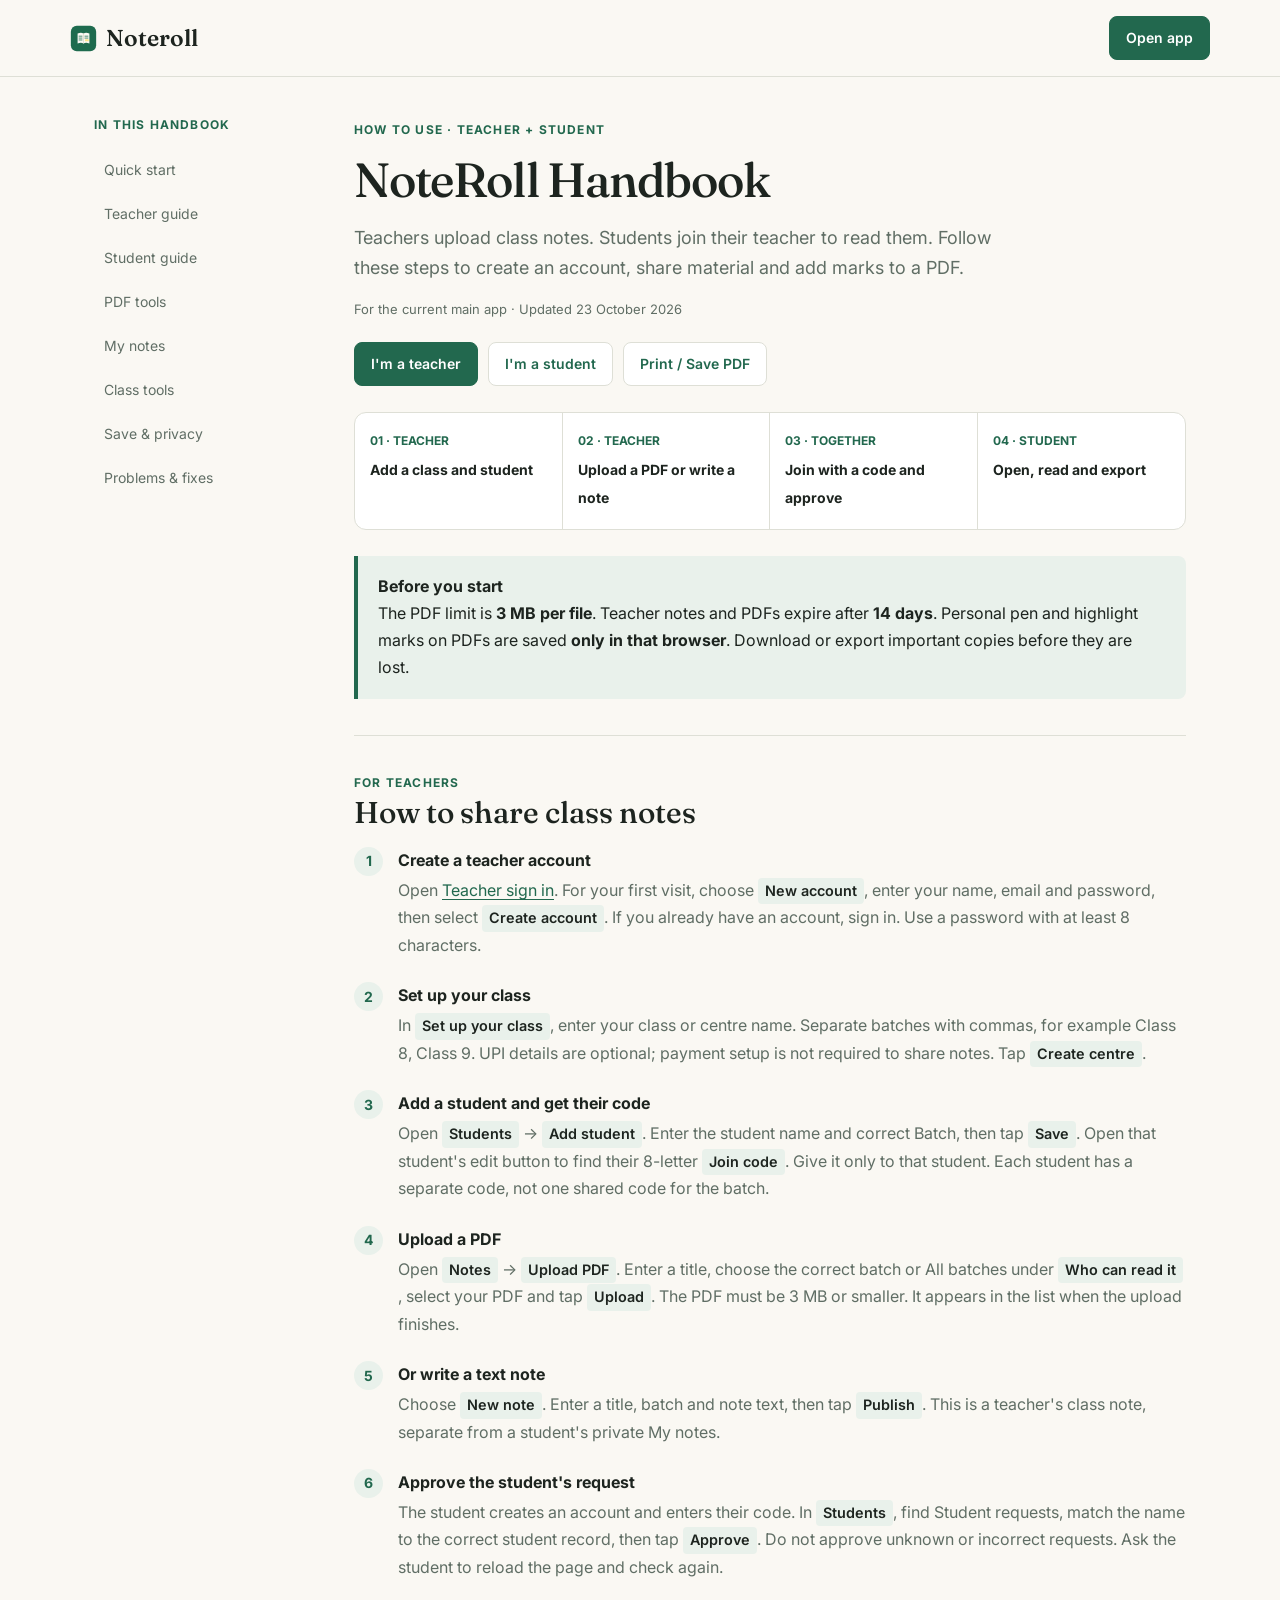
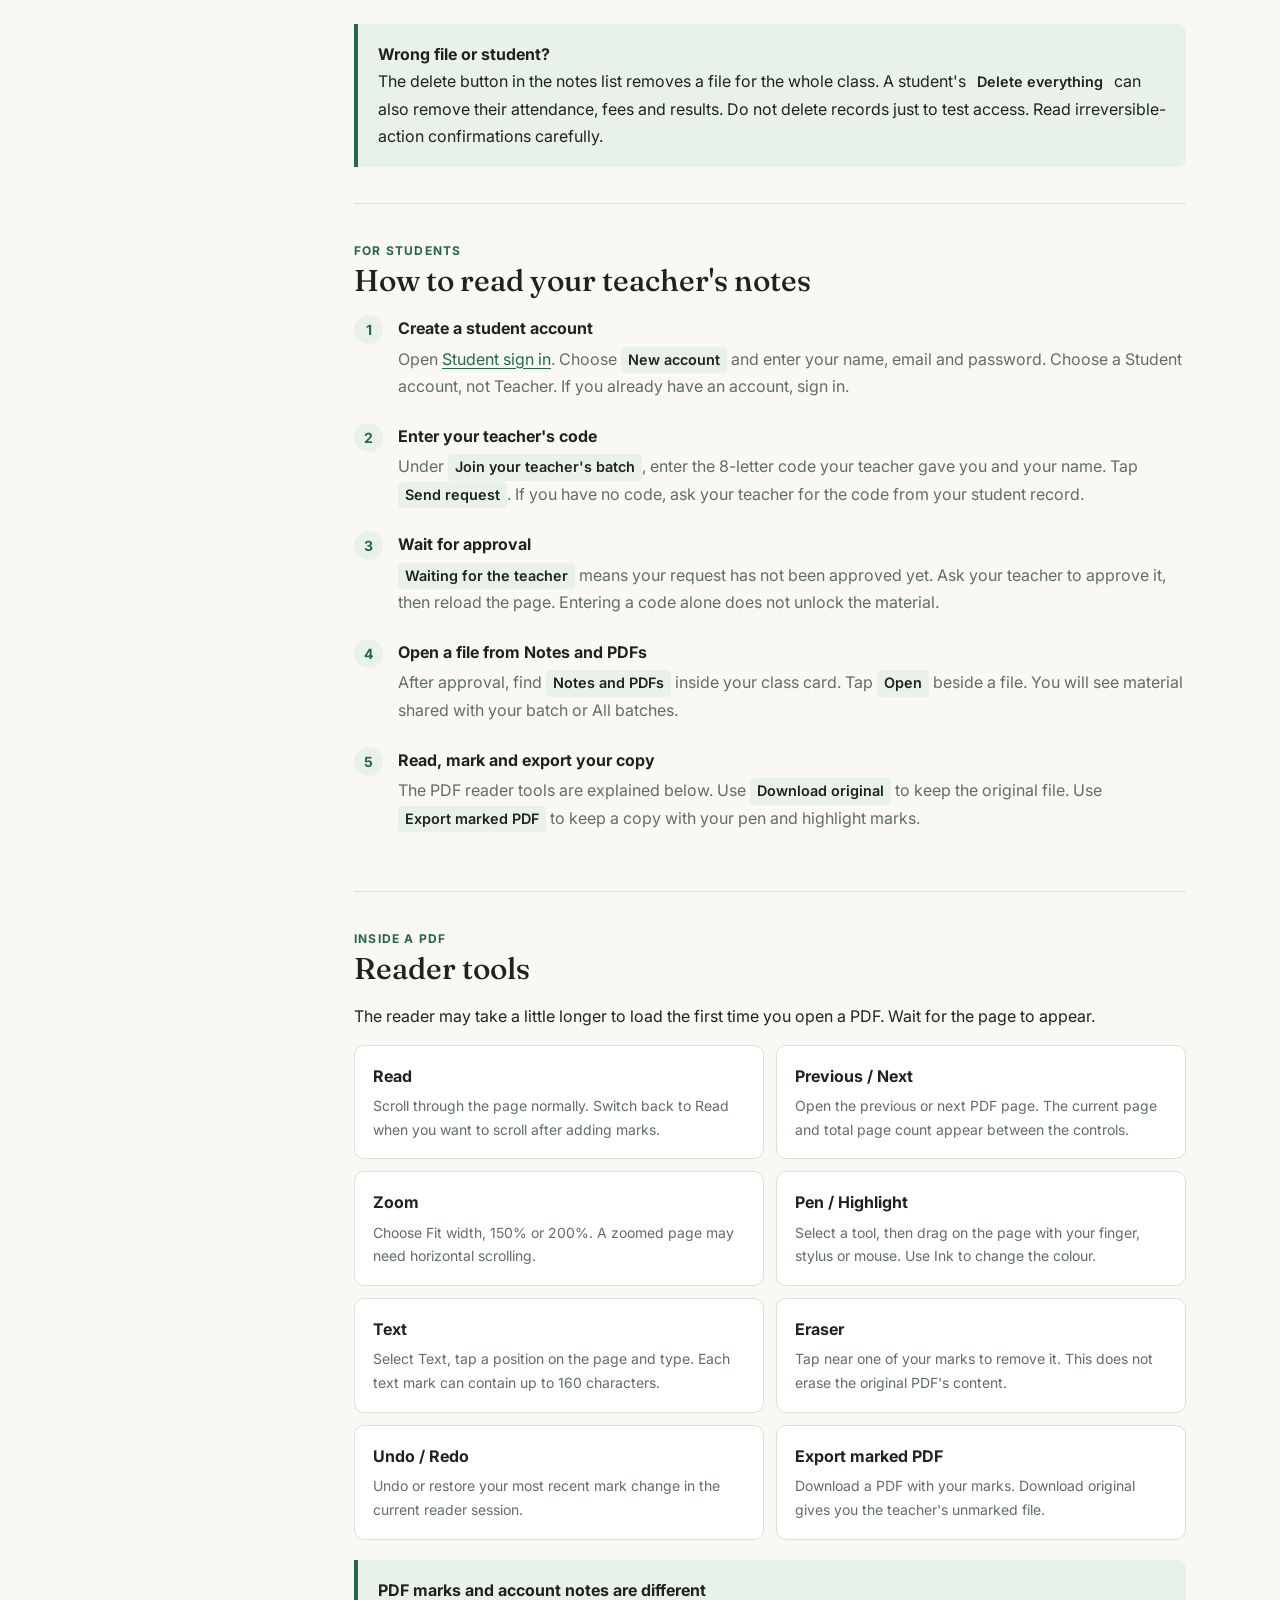
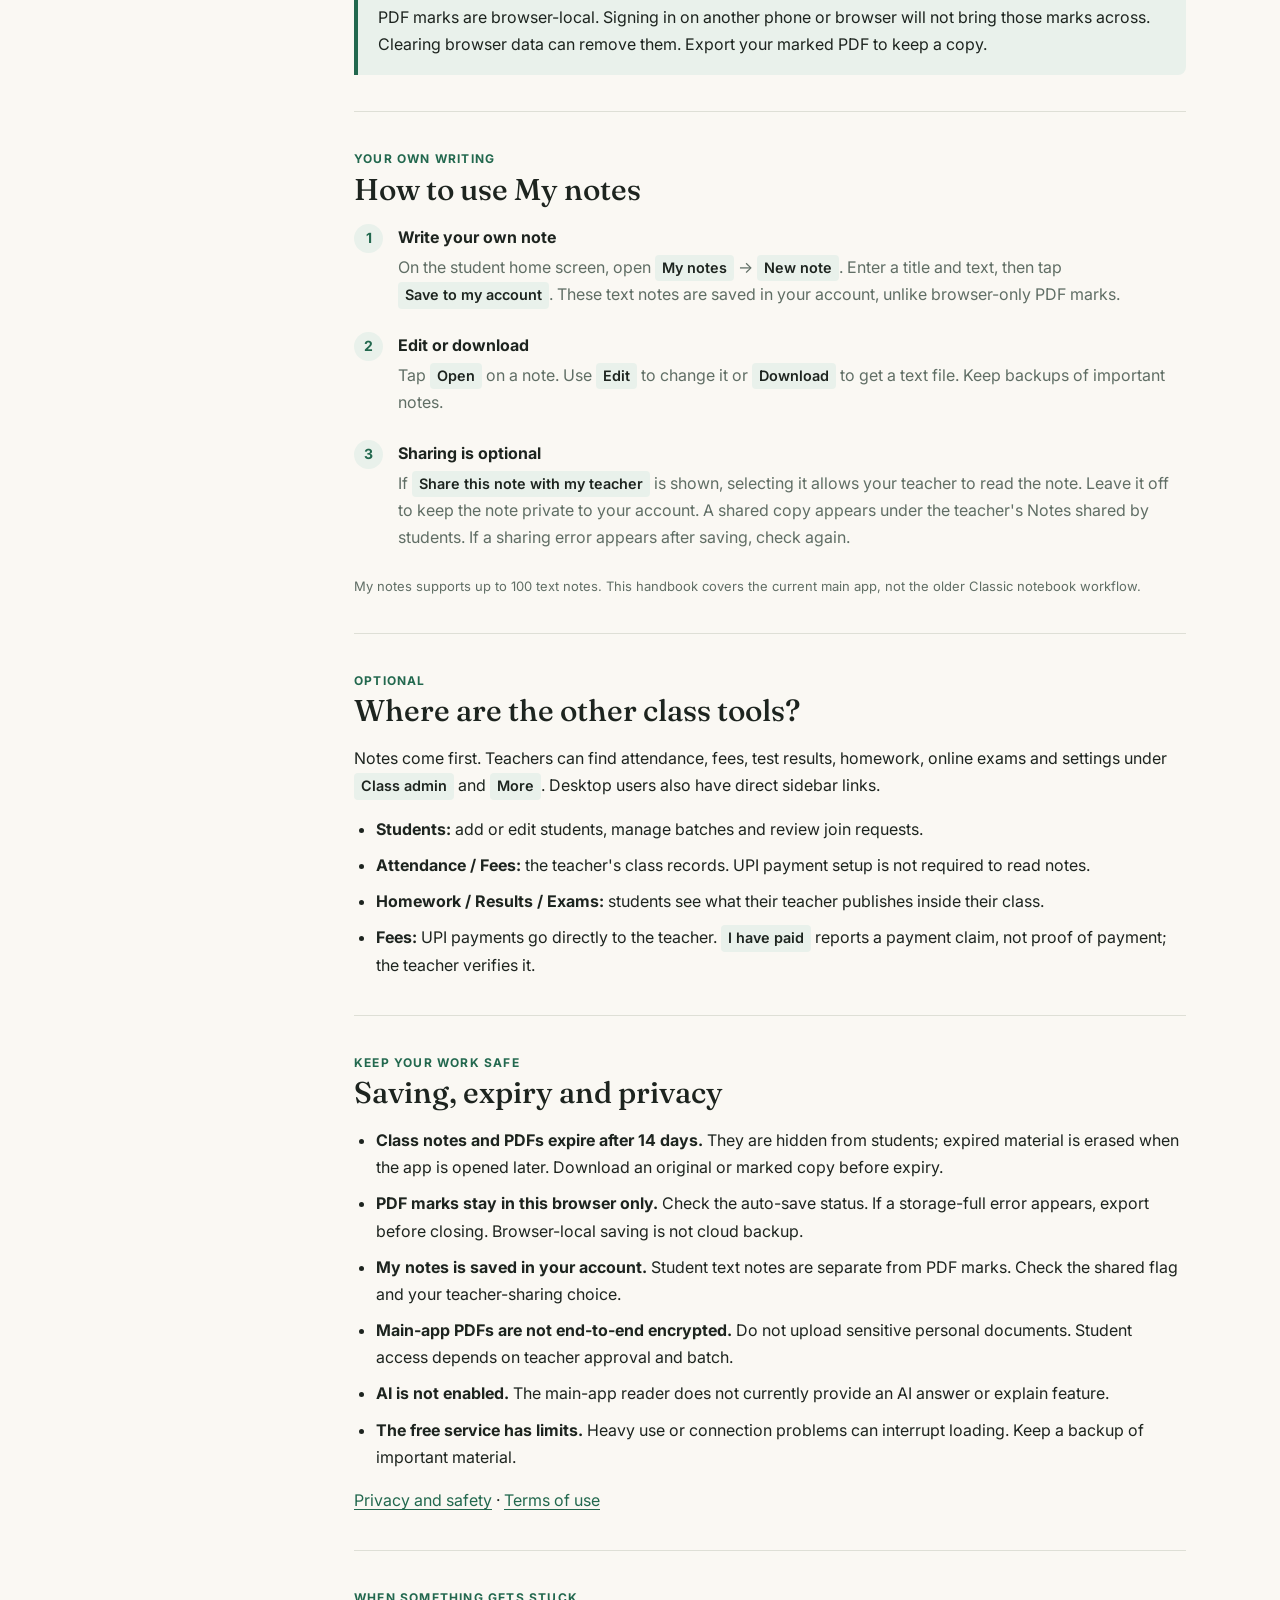
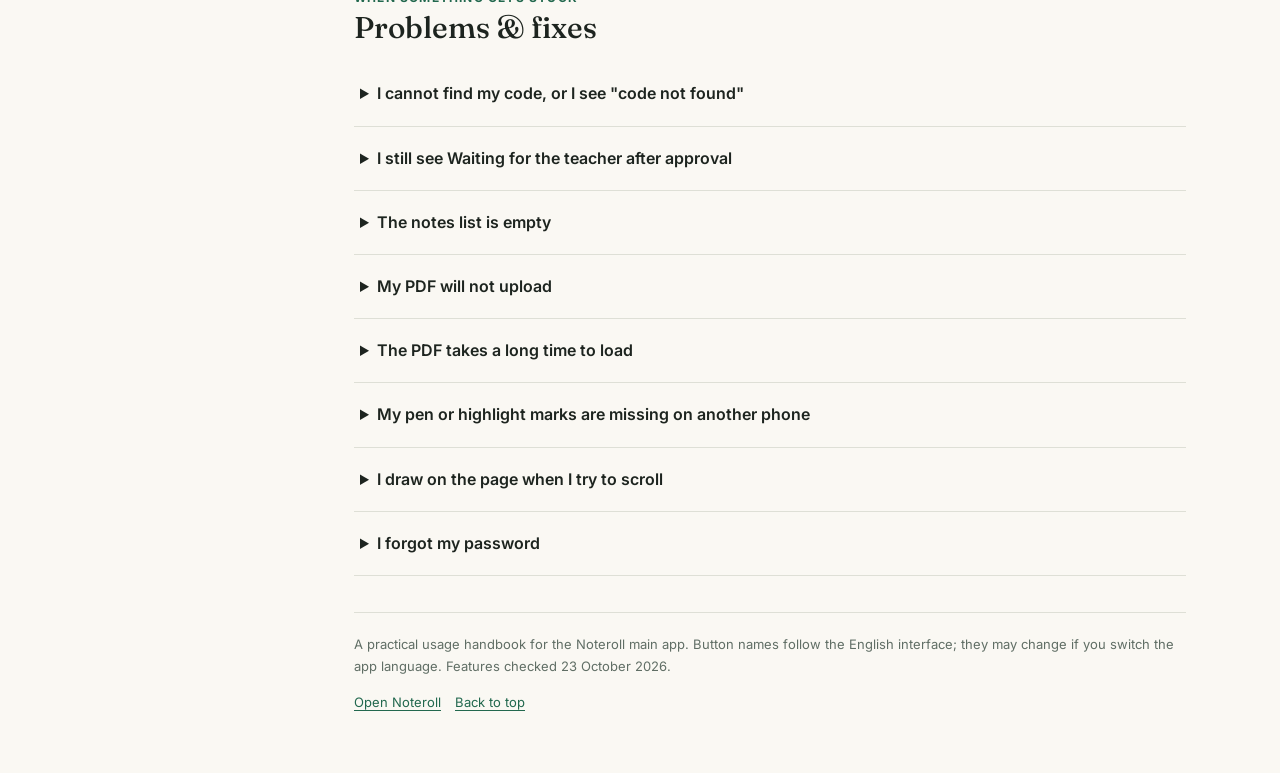
==== commit 2c9b5bfb: "Update index.html" ====
--- a/handbook/index.html
+++ b/handbook/index.html
@@ -1,8 +1,8 @@
-<!doctype html><html lang="en"><head><meta charset="utf-8"><meta name="viewport" content="width=device-width, initial-scale=1"><title>Noteroll handbook - How to use</title><meta name="description" content="A step-by-step Noteroll guide for teachers and students: uploads, joining a class, PDF tools, personal notes and help."><meta property="og:title" content="Noteroll handbook"><meta property="og:description" content="Teachers share. Students learn. A step-by-step guide to uploading, joining, approving and reading."><meta property="og:type" content="article"><meta name="theme-color" content="#22684e"><link rel="icon" href="../logo.svg"><link href="https://fonts.googleapis.com/css2?family=Fraunces:wght@500;600&family=Inter:wght@400;500;600;700&display=swap" rel="stylesheet"><style>
+<!doctype html><html lang="en"><head><meta charset="utf-8"><meta name="viewport" content="width=device-width, initial-scale=1"><title>NoteRoll Handbook - How to use</title><meta name="description" content="A step-by-step Noteroll guide for teachers and students: uploads, joining a class, PDF tools, personal notes and help."><meta property="og:title" content="NoteRoll Handbook"><meta property="og:description" content="Teachers share. Students learn. A step-by-step guide to uploading, joining, approving and reading."><meta property="og:type" content="article"><meta name="theme-color" content="#22684e"><link rel="icon" href="../logo.svg"><link href="https://fonts.googleapis.com/css2?family=Fraunces:wght@500;600&family=Inter:wght@400;500;600;700&display=swap" rel="stylesheet"><style>
 :root{--paper:#faf8f3;--ink:#1d241f;--muted:#606e65;--green:#22684e;--soft:#e9f1eb;--line:#dedfd6}*{box-sizing:border-box}html{scroll-behavior:smooth;scroll-padding-top:95px}body{margin:0;color:var(--ink);background:var(--paper);font:16px/1.7 Inter,system-ui,sans-serif}a{color:var(--green);text-underline-offset:3px}header{border-bottom:1px solid var(--line);background:var(--paper);padding:16px 24px}.bar{max-width:1140px;margin:auto;display:flex;align-items:center;justify-content:space-between;gap:14px}.brand{font:600 23px Fraunces,Georgia,serif;text-decoration:none;color:var(--ink);display:flex;align-items:center;gap:9px}.brand img{width:27px;height:27px}.button{display:inline-flex;align-items:center;justify-content:center;min-height:44px;padding:9px 16px;border:1px solid var(--line);border-radius:8px;text-decoration:none;background:white;font:600 14px/1.4 Inter,system-ui,sans-serif;cursor:pointer;color:var(--green)}.primary{background:var(--green);border-color:var(--green);color:white}.layout{max-width:1140px;padding:38px 24px 60px;margin:auto;display:grid;grid-template-columns:216px minmax(0,1fr);gap:44px}aside{position:sticky;top:24px;align-self:start}aside p,.eyebrow{font-size:12px;letter-spacing:.1em;font-weight:700;color:var(--green);text-transform:uppercase}aside a{display:block;padding:9px 10px;border-radius:6px;text-decoration:none;min-height:44px;color:var(--muted);font-size:14px}aside a:hover{background:var(--soft);color:var(--green)}h1,h2,h3{font-family:Fraunces,Georgia,serif;line-height:1.2;font-weight:500}h1{font-size:48px;margin:9px 0 14px;letter-spacing:-.025em}h2{font-size:30px;margin:0 0 16px}h3{font-size:22px;margin:0 0 9px}p{margin:0 0 14px}.intro{font-size:18px;color:var(--muted);max-width:650px}.meta{font-size:13px;color:var(--muted)}.actions{display:flex;flex-wrap:wrap;gap:10px;margin:22px 0}.flow{display:grid;grid-template-columns:repeat(4,minmax(0,1fr));border:1px solid var(--line);border-radius:12px;background:white;margin:26px 0;overflow:hidden}.flow div{padding:18px 15px;border-right:1px solid var(--line)}.flow div:last-child{border:0}.flow small{color:var(--green);font-weight:700;display:block;font-size:12px;margin-bottom:5px}.flow b{font-size:14px}.notice{border-left:4px solid var(--green);padding:17px 20px;background:var(--soft);border-radius:0 8px 8px 0;margin:20px 0}.notice p:last-child{margin:0}.section{border-top:1px solid var(--line);margin-top:36px;padding-top:32px}.steps{list-style:none;padding:0;margin:0;counter-reset:steps}.steps>li{counter-increment:steps;position:relative;padding:0 0 23px 44px}.steps>li:before{content:counter(steps);position:absolute;left:0;top:0;width:29px;height:29px;background:var(--soft);border-radius:50%;color:var(--green);font-size:14px;font-weight:700;display:grid;place-items:center}.steps strong{display:block;margin-bottom:3px}.steps p{margin:0;color:var(--muted)}.tag{display:inline-block;background:var(--soft);padding:1px 7px;border-radius:4px;font-size:.9em;color:var(--ink);font-weight:600}.toolgrid{display:grid;grid-template-columns:1fr 1fr;gap:12px}.tool{padding:17px 18px;background:white;border:1px solid var(--line);border-radius:10px}.tool strong{display:block;margin-bottom:4px}.tool p{color:var(--muted);font-size:14px;margin:0}.plain{padding-left:22px}.plain li{margin:9px 0}details{border-bottom:1px solid var(--line);padding:6px 0}summary{font-weight:600;cursor:pointer;min-height:48px;display:list-item;padding:12px 6px}details p{padding:0 6px 12px;color:var(--muted)}footer{border-top:1px solid var(--line);margin-top:36px;padding-top:20px;font-size:13px;color:var(--muted)}footer a{margin-right:14px}a:focus-visible,button:focus-visible,summary:focus-visible{outline:3px solid var(--green);outline-offset:3px}@media(max-width:760px){header{padding:14px 18px}.layout{display:block;padding:26px 18px 40px}aside{position:static;margin-bottom:30px;padding-bottom:18px;border-bottom:1px solid var(--line)}aside p{margin:0 0 8px}aside nav{display:flex;flex-wrap:wrap;gap:5px}aside a{border:1px solid var(--line);background:white;padding:9px 12px}h1{font-size:38px}h2{font-size:27px}.flow{grid-template-columns:1fr 1fr}.flow div{border-bottom:1px solid var(--line)}.flow div:nth-child(2){border-right:0}.flow div:nth-child(n+3){border-bottom:0}.toolgrid{grid-template-columns:1fr}.intro{font-size:17px}.steps>li{padding-left:40px}.notice{padding:15px}h1,h2,h3,p,li{overflow-wrap:anywhere}}@media print{aside,.actions,.bar>.button{display:none}.layout{display:block;padding:0}body{background:white;font-size:11pt}h1{font-size:30pt}.section{break-inside:avoid}details>p{display:block}header{padding:0 0 15px}footer{font-size:10pt}}
 
 .book-intro{position:fixed;inset:0;z-index:1000;display:grid;place-items:center;background:#faf8f3;pointer-events:none;animation:intro-away .4s 1.6s forwards;perspective:1400px}.book{position:relative;width:min(64vw,300px);height:min(85vw,390px);transform:translateX(0) rotate(-3deg);transform-style:preserve-3d;animation:book-settle 1.5s ease-in-out forwards}.book-pages{position:absolute;inset:4px 0;background:repeating-linear-gradient(to right,#f6f0df 0,#fffdf7 3px,#e4ddcd 4px);border-radius:3px 14px 14px 3px;box-shadow:12px 18px 35px #1d241f26;display:grid;place-items:center;color:#606e65;font:20px Fraunces,Georgia,serif}.book-cover{position:absolute;inset:0;transform-origin:left center;transform-style:preserve-3d;backface-visibility:hidden;border-radius:3px 12px 12px 3px;background:#22684e;color:#fffdf7;box-shadow:inset 10px 0 12px #123e32;display:flex;flex-direction:column;align-items:center;justify-content:center;gap:14px;padding:24px;border:1px solid #174e3c;animation:cover-open 1.3s .15s ease-in-out forwards}.book-cover:after{content:'';position:absolute;inset:18px;border:1px solid #d3dfca80;border-radius:2px 8px 8px 2px}.book-cover img{width:48px;height:48px}.book-cover b{font:500 34px Fraunces,Georgia,serif}.book-cover span{font:14px Inter,system-ui,sans-serif;letter-spacing:.12em;text-transform:uppercase}@keyframes cover-open{0%,18%{transform:rotateY(0)}100%{transform:rotateY(-158deg)}}@keyframes book-settle{0%,18%{transform:translateX(0) rotate(-3deg)}100%{transform:translateX(23%) rotate(0)}}@keyframes intro-away{to{opacity:0;visibility:hidden}}@media(prefers-reduced-motion:reduce){html{scroll-behavior:auto}.book-intro{display:none}.book,.book-cover{animation:none}}
-</style></head><body><div class="book-intro" aria-hidden="true"><div class="book"><div class="book-pages">Your guide starts here</div><div class="book-cover"><img src="../logo.svg" alt=""><b>Noteroll</b><span>Handbook</span></div></div></div><header><div class="bar"><a class="brand" href="https://dev-stack12692.github.io/noteroll/"><img src="../logo.svg" alt="">Noteroll</a><a class="button primary" href="https://dev-stack12692.github.io/noteroll/">Open app</a></div></header><div class="layout"><aside aria-label="Handbook navigation"><p>In this handbook</p><nav><a href="#start">Quick start</a><a href="#teacher">Teacher guide</a><a href="#student">Student guide</a><a href="#reader">PDF tools</a><a href="#personal">My notes</a><a href="#class-tools">Class tools</a><a href="#limits">Save &amp; privacy</a><a href="#help">Problems &amp; fixes</a></nav></aside><main><section id="start"><span class="eyebrow">How to use · Teacher + student</span><h1>Noteroll handbook</h1><p class="intro">Teachers upload class notes. Students join their teacher to read them. Follow these steps to create an account, share material and add marks to a PDF.</p><p class="meta">For the current main app · Updated 23 October 2026</p><div class="actions"><a class="button primary" href="#teacher">I'm a teacher</a><a class="button" href="#student">I'm a student</a><button class="button" onclick="window.print()">Print / Save PDF</button></div><div class="flow" aria-label="Class notes workflow"><div><small>01 · TEACHER</small><b>Add a class and student</b></div><div><small>02 · TEACHER</small><b>Upload a PDF or write a note</b></div><div><small>03 · TOGETHER</small><b>Join with a code and approve</b></div><div><small>04 · STUDENT</small><b>Open, read and export</b></div></div><div class="notice"><strong>Before you start</strong><p>The PDF limit is <b>3 MB per file</b>. Teacher notes and PDFs expire after <b>14 days</b>. Personal pen and highlight marks on PDFs are saved <b>only in that browser</b>. Download or export important copies before they are lost.</p></div></section>
+</style></head><body><div class="book-intro" aria-hidden="true"><div class="book"><div class="book-pages">Your guide starts here</div><div class="book-cover"><img src="../logo.svg" alt=""><b>NoteRoll</b><span>Handbook</span></div></div></div><header><div class="bar"><a class="brand" href="https://dev-stack12692.github.io/noteroll/"><img src="../logo.svg" alt="">Noteroll</a><a class="button primary" href="https://dev-stack12692.github.io/noteroll/">Open app</a></div></header><div class="layout"><aside aria-label="Handbook navigation"><p>In this handbook</p><nav><a href="#start">Quick start</a><a href="#teacher">Teacher guide</a><a href="#student">Student guide</a><a href="#reader">PDF tools</a><a href="#personal">My notes</a><a href="#class-tools">Class tools</a><a href="#limits">Save &amp; privacy</a><a href="#help">Problems &amp; fixes</a></nav></aside><main><section id="start"><span class="eyebrow">How to use · Teacher + student</span><h1>NoteRoll Handbook</h1><p class="intro">Teachers upload class notes. Students join their teacher to read them. Follow these steps to create an account, share material and add marks to a PDF.</p><p class="meta">For the current main app · Updated 23 October 2026</p><div class="actions"><a class="button primary" href="#teacher">I'm a teacher</a><a class="button" href="#student">I'm a student</a><button class="button" onclick="window.print()">Print / Save PDF</button></div><div class="flow" aria-label="Class notes workflow"><div><small>01 · TEACHER</small><b>Add a class and student</b></div><div><small>02 · TEACHER</small><b>Upload a PDF or write a note</b></div><div><small>03 · TOGETHER</small><b>Join with a code and approve</b></div><div><small>04 · STUDENT</small><b>Open, read and export</b></div></div><div class="notice"><strong>Before you start</strong><p>The PDF limit is <b>3 MB per file</b>. Teacher notes and PDFs expire after <b>14 days</b>. Personal pen and highlight marks on PDFs are saved <b>only in that browser</b>. Download or export important copies before they are lost.</p></div></section>
 <section class="section" id="teacher"><span class="eyebrow">For teachers</span><h2>How to share class notes</h2><ol class="steps"><li><strong>Create a teacher account</strong><p>Open <a href="https://dev-stack12692.github.io/noteroll/#/auth/teacher">Teacher sign in</a>. For your first visit, choose <span class="tag">New account</span>, enter your name, email and password, then select <span class="tag">Create account</span>. If you already have an account, sign in. Use a password with at least 8 characters.</p></li><li><strong>Set up your class</strong><p>In <span class="tag">Set up your class</span>, enter your class or centre name. Separate batches with commas, for example Class 8, Class 9. UPI details are optional; payment setup is not required to share notes. Tap <span class="tag">Create centre</span>.</p></li><li><strong>Add a student and get their code</strong><p>Open <span class="tag">Students</span> → <span class="tag">Add student</span>. Enter the student name and correct Batch, then tap <span class="tag">Save</span>. Open that student's edit button to find their 8-letter <span class="tag">Join code</span>. Give it only to that student. Each student has a separate code, not one shared code for the batch.</p></li><li><strong>Upload a PDF</strong><p>Open <span class="tag">Notes</span> → <span class="tag">Upload PDF</span>. Enter a title, choose the correct batch or All batches under <span class="tag">Who can read it</span>, select your PDF and tap <span class="tag">Upload</span>. The PDF must be 3 MB or smaller. It appears in the list when the upload finishes.</p></li><li><strong>Or write a text note</strong><p>Choose <span class="tag">New note</span>. Enter a title, batch and note text, then tap <span class="tag">Publish</span>. This is a teacher's class note, separate from a student's private My notes.</p></li><li><strong>Approve the student's request</strong><p>The student creates an account and enters their code. In <span class="tag">Students</span>, find Student requests, match the name to the correct student record, then tap <span class="tag">Approve</span>. Do not approve unknown or incorrect requests. Ask the student to reload the page and check again.</p></li></ol><div class="notice"><strong>Wrong file or student?</strong><p>The delete button in the notes list removes a file for the whole class. A student's <span class="tag">Delete everything</span> can also remove their attendance, fees and results. Do not delete records just to test access. Read irreversible-action confirmations carefully.</p></div></section>
 <section class="section" id="student"><span class="eyebrow">For students</span><h2>How to read your teacher's notes</h2><ol class="steps"><li><strong>Create a student account</strong><p>Open <a href="https://dev-stack12692.github.io/noteroll/#/auth/parent">Student sign in</a>. Choose <span class="tag">New account</span> and enter your name, email and password. Choose a Student account, not Teacher. If you already have an account, sign in.</p></li><li><strong>Enter your teacher's code</strong><p>Under <span class="tag">Join your teacher's batch</span>, enter the 8-letter code your teacher gave you and your name. Tap <span class="tag">Send request</span>. If you have no code, ask your teacher for the code from your student record.</p></li><li><strong>Wait for approval</strong><p><span class="tag">Waiting for the teacher</span> means your request has not been approved yet. Ask your teacher to approve it, then reload the page. Entering a code alone does not unlock the material.</p></li><li><strong>Open a file from Notes and PDFs</strong><p>After approval, find <span class="tag">Notes and PDFs</span> inside your class card. Tap <span class="tag">Open</span> beside a file. You will see material shared with your batch or All batches.</p></li><li><strong>Read, mark and export your copy</strong><p>The PDF reader tools are explained below. Use <span class="tag">Download original</span> to keep the original file. Use <span class="tag">Export marked PDF</span> to keep a copy with your pen and highlight marks.</p></li></ol></section>
 <section class="section" id="reader"><span class="eyebrow">Inside a PDF</span><h2>Reader tools</h2><p>The reader may take a little longer to load the first time you open a PDF. Wait for the page to appear.</p><div class="toolgrid"><div class="tool"><strong>Read</strong><p>Scroll through the page normally. Switch back to Read when you want to scroll after adding marks.</p></div><div class="tool"><strong>Previous / Next</strong><p>Open the previous or next PDF page. The current page and total page count appear between the controls.</p></div><div class="tool"><strong>Zoom</strong><p>Choose Fit width, 150% or 200%. A zoomed page may need horizontal scrolling.</p></div><div class="tool"><strong>Pen / Highlight</strong><p>Select a tool, then drag on the page with your finger, stylus or mouse. Use Ink to change the colour.</p></div><div class="tool"><strong>Text</strong><p>Select Text, tap a position on the page and type. Each text mark can contain up to 160 characters.</p></div><div class="tool"><strong>Eraser</strong><p>Tap near one of your marks to remove it. This does not erase the original PDF's content.</p></div><div class="tool"><strong>Undo / Redo</strong><p>Undo or restore your most recent mark change in the current reader session.</p></div><div class="tool"><strong>Export marked PDF</strong><p>Download a PDF with your marks. Download original gives you the teacher's unmarked file.</p></div></div><div class="notice"><strong>PDF marks and account notes are different</strong><p>PDF marks are browser-local. Signing in on another phone or browser will not bring those marks across. Clearing browser data can remove them. Export your marked PDF to keep a copy.</p></div></section>
